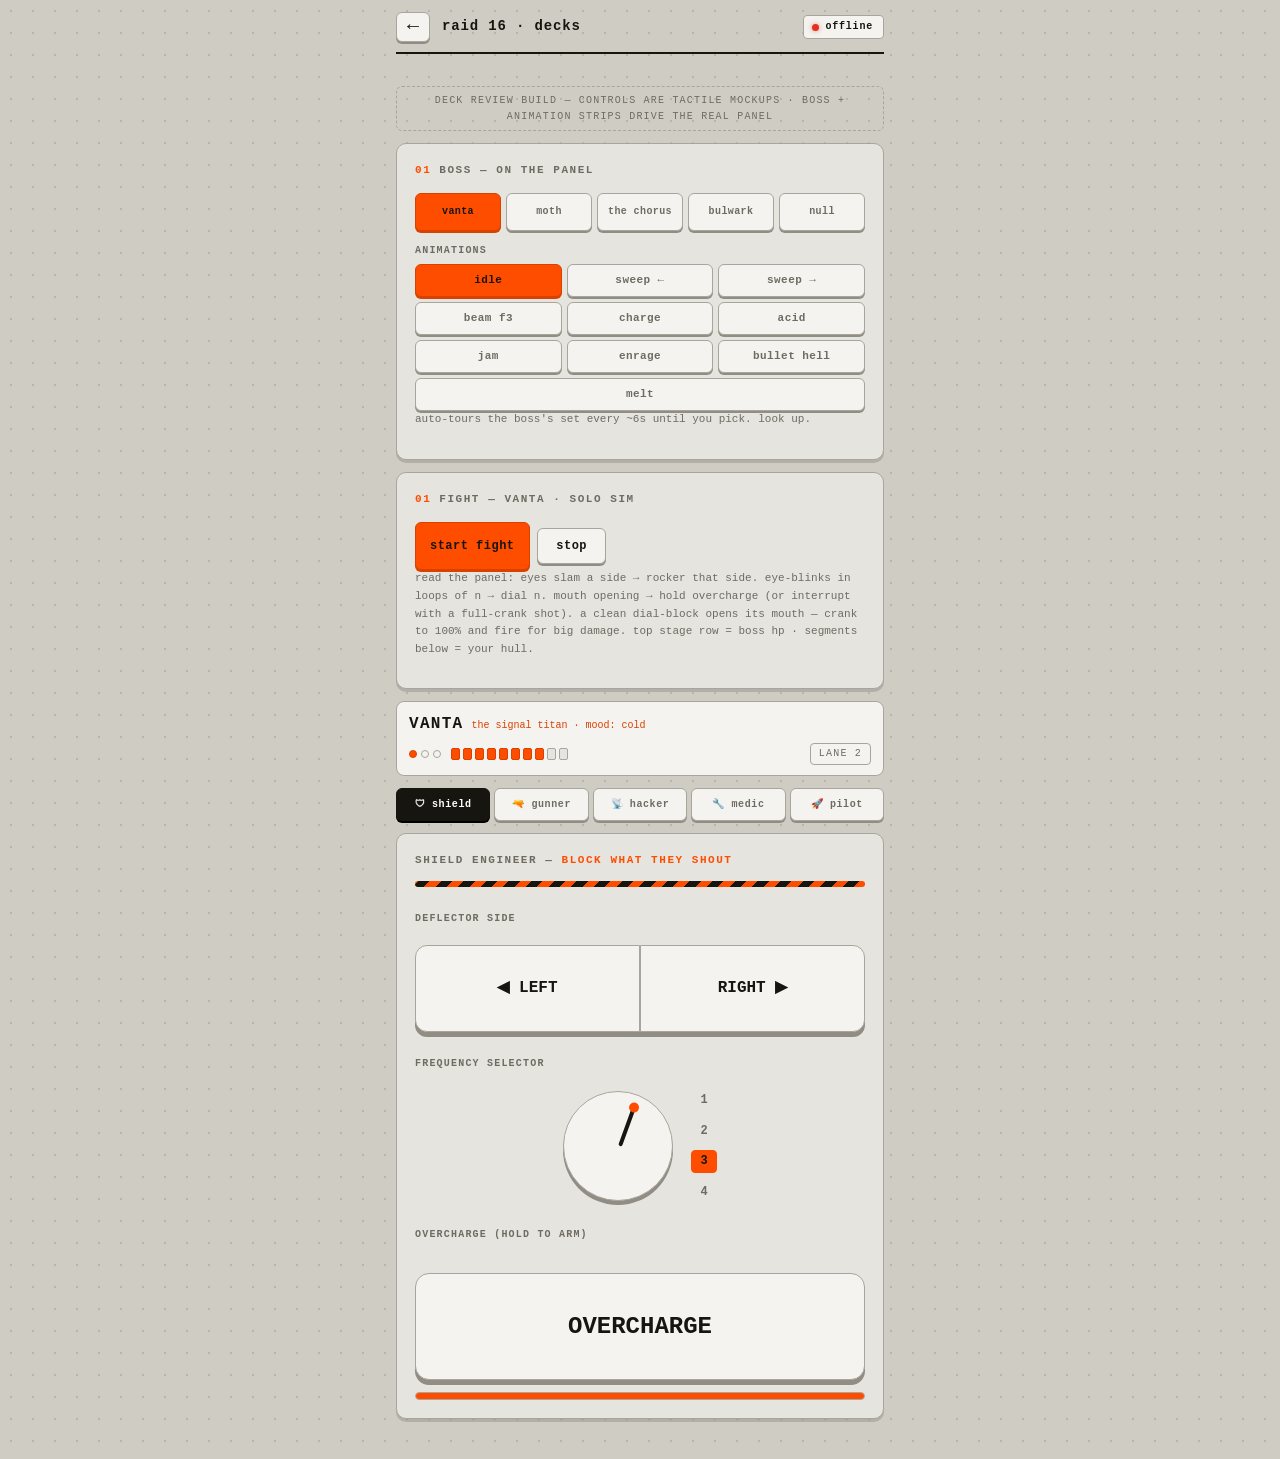
==== esp32/data/raid.html @ 628c99ea "Initial commit: frekvens-mod project ATtiny1614/ATtiny85 panel firmware (Arduino + PlatformIO), ESP3" ====
<!DOCTYPE html>
<html lang="en">
<head>
<meta charset="UTF-8">
<meta name="viewport" content="width=device-width, initial-scale=1, maximum-scale=1, user-scalable=no">
<title>Raid 16 — Decks</title>
<link rel="stylesheet" href="style.css">
<style>
/* ==== Raid deck styles, layered on the TE theme (style.css) ==== */
.raid { max-width: 520px; margin: 0 auto; padding: 12px 16px 40px;
        display: flex; flex-direction: column; gap: 12px; }
.raid-banner { font-size: 10px; letter-spacing: 0.12em; text-transform: uppercase;
  color: var(--text-dim); border: 1px dashed var(--border); border-radius: 6px;
  padding: 6px 10px; text-align: center; }

/* boss + anim strips */
.boss-strip { display: flex; gap: 5px; }
.boss-strip .segmented-btn { padding: 10px 2px; font-size: 10px; }
.anim-grid { display: flex; flex-wrap: wrap; gap: 5px; }
.anim-grid .segmented-btn { flex: 1 1 30%; }

/* cockpit header — shared frame above whichever deck is open */
.cockpit { display: flex; flex-direction: column; gap: 6px;
  background: var(--surface2); border: 1px solid var(--border);
  border-radius: 8px; padding: 10px 12px; }
.nameplate { display: flex; align-items: baseline; gap: 8px; }
.np-name { font-size: 16px; font-weight: 700; letter-spacing: 0.08em; }
.np-epithet { font-size: 10px; color: var(--accent2); text-transform: lowercase; }
.cockpit-row { display: flex; align-items: center; gap: 10px; flex-wrap: wrap; }
.phase-pips { display: flex; gap: 4px; }
.pip { width: 8px; height: 8px; border-radius: 50%; border: 1px solid var(--border); }
.pip.on { background: var(--accent); border-color: var(--accent2); }
.hull-leds { display: flex; gap: 3px; }
.hled { width: 9px; height: 12px; border-radius: 2px; background: var(--accent);
  border: 1px solid var(--accent2); }
.hled.off { background: var(--surface); border-color: var(--border); }
.lane-tag { margin-left: auto; font-size: 10px; letter-spacing: 0.12em;
  text-transform: uppercase; color: var(--text-dim);
  border: 1px solid var(--border); border-radius: 4px; padding: 2px 8px; }

/* deck tabs + panes */
.deck-tabs { display: flex; gap: 4px; flex-wrap: wrap; }
.deck-tabs .tab { flex: 1; text-align: center; padding: 8px 2px; font-size: 10px; }
.deck { display: none; flex-direction: column; gap: 12px; }
.deck.active { display: flex; }
.deck-head { font-size: 11px; font-weight: 700; letter-spacing: 0.14em;
  text-transform: uppercase; color: var(--text-dim); }
.deck-head b { color: var(--accent); }

/* --- shield: the breaker panel --- */
.hazard { height: 6px; border-radius: 3px;
  background: repeating-linear-gradient(-45deg, var(--accent) 0 8px, var(--ink) 8px 16px); }
.seesaw { display: flex; gap: 0; border-radius: 12px; overflow: visible;
  transition: transform 0.08s; }
.seesaw.tilt-l { transform: rotate(-3deg); }
.seesaw.tilt-r { transform: rotate(3deg); }
.seesaw .bigbtn { flex: 1; padding: 30px 10px; font-size: 16px; }
.seesaw .bigbtn:first-child { border-radius: 12px 0 0 12px; }
.seesaw .bigbtn:last-child  { border-radius: 0 12px 12px 0; }
.knob-wrap { display: flex; align-items: center; gap: 18px; justify-content: center; }
#freq-knob { width: 110px; height: 110px; border-radius: 50%; position: relative;
  background: var(--surface2); border: 1px solid var(--border);
  box-shadow: 0 4px 0 var(--edge); touch-action: none; }
#freq-knob .stem { position: absolute; left: 50%; top: 50%; width: 4px; height: 44px;
  background: var(--ink); border-radius: 2px; transform-origin: 50% 0;
  transform: rotate(0deg); }
#freq-knob .stem::after { content: ""; position: absolute; bottom: -2px; left: -3px;
  width: 10px; height: 10px; border-radius: 50%; background: var(--accent); }
.knob-detents { display: flex; flex-direction: column; gap: 8px; }
.knob-detents span { font-size: 12px; font-weight: 700; color: var(--text-dim);
  border: 1px solid transparent; border-radius: 4px; padding: 1px 8px; }
.knob-detents span.on { color: var(--ink); border-color: var(--accent);
  background: var(--accent); }
.pullbar { position: relative; overflow: hidden; }
.pullbar .fill { position: absolute; inset: 0; width: 0%;
  background: var(--accent); opacity: 0.5; transition: width 0.1s linear; }
.cap-gauge { height: 8px; border-radius: 4px; background: var(--surface2);
  border: 1px solid var(--border); overflow: hidden; }
.cap-gauge > div { height: 100%; width: 100%; background: var(--accent); }

/* --- gunner: the artillery station --- */
.crank-wrap { display: flex; align-items: center; gap: 16px; justify-content: center; }
#crank { width: 130px; height: 130px; border-radius: 50%;
  border: 1px solid var(--border); box-shadow: 0 4px 0 var(--edge);
  background: conic-gradient(var(--accent) 0deg, var(--surface2) 0deg);
  display: flex; align-items: center; justify-content: center;
  touch-action: none; user-select: none; font-size: 11px; color: var(--text-dim);
  text-transform: uppercase; letter-spacing: 0.1em; text-align: center;
  position: relative; }
#crank::before { content: ""; position: absolute; inset: 6px; border-radius: 50%;
  background:
    repeating-conic-gradient(transparent 0 28deg, var(--border) 28deg 30deg);
  -webkit-mask: radial-gradient(transparent 58%, #000 60%);
          mask: radial-gradient(transparent 58%, #000 60%); }
.breach-tray { display: flex; align-items: center; justify-content: center; gap: 16px;
  background: var(--surface2); border: 1px solid var(--border); border-radius: 8px;
  padding: 10px; }
.shell { border-radius: 4px 10px 10px 4px; border: 1px solid var(--border);
  background: var(--surface); }
.shell.ping  { width: 26px; height: 16px; }
.shell.heavy { width: 44px; height: 16px; }
.shell.loaded { background: var(--accent); border-color: var(--accent2); }
.shell-lbl { font-size: 9px; letter-spacing: 0.1em; text-transform: uppercase;
  color: var(--text-dim); text-align: center; }
.aim-strip { display: flex; justify-content: center; gap: 6px; margin-top: 4px; }
.lamp { width: 10px; height: 10px; border-radius: 50%; border: 1px solid var(--border); }
.lamp.on { background: var(--accent); border-color: var(--accent2); }
.fire-rig { position: relative; }
#fire-cover { position: absolute; inset: 0; z-index: 2; border-radius: 14px;
  background: repeating-linear-gradient(-45deg, var(--surface2) 0 10px, var(--surface) 10px 20px);
  border: 1px solid var(--border); display: flex; align-items: center;
  justify-content: center; font-size: 10px; letter-spacing: 0.14em;
  text-transform: uppercase; color: var(--text-dim);
  transition: transform 0.18s, opacity 0.18s; transform-origin: left center; }
#fire-cover.open { transform: rotateY(70deg) translateX(-8px); opacity: 0; pointer-events: none; }
.deck.kick { animation: kick 0.18s; }
@keyframes kick { 30% { transform: translateY(4px); } }

/* --- hacker: the terminal --- */
.crt { background: var(--screen); border-radius: 8px; border: 5px solid var(--screen);
  box-shadow: inset 0 0 0 1px #000; padding: 10px 12px; overflow: hidden;
  position: relative; }
.crt::after { content: ""; position: absolute; inset: 0; pointer-events: none;
  background: repeating-linear-gradient(0deg, transparent 0 3px, rgba(0,0,0,0.25) 3px 4px); }
.crt .line { font-size: 18px; letter-spacing: 0.5em; white-space: nowrap;
  color: #f5a623; opacity: 0.4; }
.crt .line.live { opacity: 1; text-shadow: 0 0 6px #f5a62388; }
.crt .line.flicker { animation: flick 0.5s infinite; }
@keyframes flick { 50% { opacity: 0.25; } }
#waveform { display: block; width: 100%; height: 34px; background: var(--screen);
  border-radius: 6px; border: 4px solid var(--screen); }
.scan-rig { position: relative; }
#scan-arc { position: absolute; right: 14px; top: 50%; transform: translateY(-50%);
  width: 26px; height: 26px; border-radius: 50%;
  background: conic-gradient(var(--accent) 0deg, transparent 0deg); opacity: 0.9; }
.codebook { display: flex; gap: 8px; justify-content: center; flex-wrap: wrap;
  background: var(--surface2); border: 1px solid var(--border); border-radius: 8px;
  padding: 8px; }
.codebook span { font-size: 13px; color: var(--text); }
.codebook b { color: var(--accent2); }

/* --- medic: the workbench --- */
.forge { display: grid; grid-template-columns: repeat(2, 62px); gap: 12px;
  justify-content: center; }
.node { width: 62px; height: 62px; border-radius: 50%;
  background: var(--surface2); border: 1px solid var(--border);
  box-shadow: 0 3px 0 var(--edge); display: flex; align-items: center;
  justify-content: center; font-weight: 700; color: var(--text-dim); }
.node.lit { background: var(--accent); color: var(--ink); border-color: var(--accent2); }
.tube-rig { position: relative; height: 46px; display: flex; align-items: center;
  justify-content: center; }
#capsule { position: absolute; width: 30px; height: 16px; border-radius: 8px;
  background: var(--accent); border: 1px solid var(--accent2); opacity: 0;
  transition: transform 0.5s cubic-bezier(0.5,0,1,1), opacity 0.1s 0.45s; }
#capsule.whoosh { transform: translateY(-70px); opacity: 1; }
.triage { display: flex; gap: 8px; justify-content: center; }
.tri-icon { width: 54px; border: 1px solid var(--border); border-radius: 6px;
  background: var(--surface2); padding: 5px 0; text-align: center;
  font-size: 9px; letter-spacing: 0.08em; text-transform: uppercase;
  color: var(--text-dim); }
.tri-icon .dot { width: 8px; height: 8px; border-radius: 50%; margin: 0 auto 3px;
  background: #27b537; }
.tri-icon.alert .dot { background: var(--accent); animation: flick 0.6s infinite; }
.wipe-pad { position: relative; height: 100px; border-radius: 8px;
  background: var(--screen); border: 4px solid var(--screen); touch-action: none; }
.slime { position: absolute; width: 34px; height: 26px; border-radius: 45%;
  background: #7ea832; opacity: 0.9; transition: opacity 0.2s; }
.repair-rig { position: relative; }
#rep-collar { position: absolute; right: 14px; top: 50%; transform: translateY(-50%);
  width: 26px; height: 26px; border-radius: 50%;
  background: conic-gradient(var(--accent) 0deg, var(--surface) 0deg); }

/* --- pilot: the cockpit --- */
.quadrants { display: grid; grid-template-columns: 1fr 1fr; gap: 10px; position: relative; }
.quad { border: 1px solid var(--border); border-radius: 8px; background: var(--surface2);
  padding: 10px; display: flex; flex-direction: column; gap: 8px; min-height: 108px; }
.quad h4 { font-size: 9px; letter-spacing: 0.12em; text-transform: uppercase;
  color: var(--text-dim); }
.quad.alert { border-color: var(--accent); box-shadow: 0 0 0 1px var(--accent); }
.mini-row { display: flex; gap: 4px; }
.mini-row .segmented-btn { padding: 8px 2px; font-size: 11px; }
#alert-diamond { position: absolute; left: 50%; top: 50%; width: 22px; height: 22px;
  transform: translate(-50%,-50%) rotate(45deg); background: var(--accent);
  border: 2px solid var(--accent2); z-index: 2; transition: transform 0.3s; }
.mini-glyph { font-size: 14px; letter-spacing: 0.4em; color: #f5a623;
  background: var(--screen); border-radius: 4px; padding: 4px 8px; }
</style>
</head>
<body class="play-body">
<div class="raid">
  <header class="play-header">
    <a href="index.html" class="play-back">&#8592;</a>
    <span class="play-logo">raid 16 &middot; decks</span>
    <span id="raid-conn" class="chip offline">&hellip;</span>
  </header>

  <p class="raid-banner">deck review build &mdash; controls are tactile mockups &middot;
     boss + animation strips drive the real panel</p>

  <!-- boss + animation selection (REAL: drives the display) -->
  <section class="panel">
    <h2>boss &mdash; on the panel</h2>
    <div class="boss-strip" id="boss-strip"></div>
    <h3>animations</h3>
    <div class="anim-grid" id="anim-grid"></div>
    <p class="hint">auto-tours the boss's set every ~6s until you pick. look up.</p>
  </section>

  <!-- M1 slice: a real, winnable VANTA fight (solo-sim rules) -->
  <section class="panel">
    <h2>fight &mdash; vanta &middot; solo sim</h2>
    <div class="rocker">
      <button class="btn-primary" id="fight-start" style="flex:1;padding:14px">START FIGHT</button>
      <button class="btn-secondary" id="fight-stop" style="flex:0 0 90px">stop</button>
    </div>
    <p class="hint" id="fight-hint">read the panel: eyes slam a side &rarr; rocker that side.
      eye-blinks in loops of N &rarr; dial N. mouth opening &rarr; hold OVERCHARGE (or interrupt
      with a full-crank shot). a clean dial-block opens its mouth &mdash; crank to 100% and FIRE
      for big damage. top stage row = boss hp &middot; segments below = your hull.</p>
  </section>

  <!-- cockpit header (shared deck frame) -->
  <div class="cockpit">
    <div class="nameplate">
      <span class="np-name" id="np-name">VANTA</span>
      <span class="np-epithet" id="np-epithet">the signal titan &middot; mood: cold</span>
    </div>
    <div class="cockpit-row">
      <div class="phase-pips"><span class="pip on"></span><span class="pip"></span><span class="pip"></span></div>
      <div class="hull-leds" id="hull-leds"></div>
      <span class="lane-tag">lane 2</span>
    </div>
  </div>

  <!-- deck tabs -->
  <div class="deck-tabs" id="deck-tabs">
    <button class="tab active" data-d="shl">&#128737; shield</button>
    <button class="tab" data-d="gun">&#128299; gunner</button>
    <button class="tab" data-d="hck">&#128225; hacker</button>
    <button class="tab" data-d="med">&#128295; medic</button>
    <button class="tab" data-d="pil">&#128640; pilot</button>
  </div>

  <!-- SHIELD — the breaker panel -->
  <section class="panel deck active" id="deck-shl">
    <div class="deck-head">shield engineer &mdash; <b>block what they shout</b></div>
    <div class="hazard"></div>
    <h3>deflector side</h3>
    <div class="seesaw" id="seesaw">
      <button class="bigbtn" id="shl-l">&#9664; LEFT</button>
      <button class="bigbtn" id="shl-r">RIGHT &#9654;</button>
    </div>
    <h3>frequency selector</h3>
    <div class="knob-wrap">
      <div id="freq-knob"><div class="stem" id="knob-stem"></div></div>
      <div class="knob-detents" id="knob-detents">
        <span data-f="1">1</span><span data-f="2">2</span>
        <span data-f="3">3</span><span data-f="4">4</span>
      </div>
    </div>
    <h3>overcharge (hold to arm)</h3>
    <button class="bigbtn wide pullbar" id="shl-over"><span class="fill" id="over-fill"></span>OVERCHARGE</button>
    <div class="cap-gauge"><div id="cap-fill"></div></div>
  </section>

  <!-- GUNNER — the artillery station -->
  <section class="panel deck" id="deck-gun">
    <div class="deck-head">weapons loader &mdash; <b>no shell, no shot</b></div>
    <h3>flywheel</h3>
    <div class="crank-wrap"><div id="crank"><span>crank<br>0%</span></div></div>
    <h3>breach</h3>
    <div class="breach-tray">
      <div><div class="shell ping" id="shell-ping"></div><div class="shell-lbl">ping</div></div>
      <div><div class="shell heavy" id="shell-heavy"></div><div class="shell-lbl">heavy</div></div>
      <button class="btn-secondary" id="mock-load">mock: load</button>
    </div>
    <h3>aim</h3>
    <div class="seesaw" id="aim-seesaw">
      <button class="bigbtn" id="gun-l">&#9664;</button>
      <button class="bigbtn" id="gun-r">&#9654;</button>
    </div>
    <div class="aim-strip"><span class="lamp" id="lampL"></span><span class="lamp on" id="lampM"></span><span class="lamp" id="lampR"></span></div>
    <h3>fire control</h3>
    <div class="fire-rig">
      <div id="fire-cover">swipe to arm</div>
      <button class="bigbtn wide" id="fire">FIRE</button>
    </div>
  </section>

  <!-- HACKER — the terminal -->
  <section class="panel deck" id="deck-hck">
    <div class="deck-head">signal hacker &mdash; <b>the blinks pick the live line</b></div>
    <h3>telemetry</h3>
    <div class="crt">
      <div class="line" id="gl0"></div>
      <div class="line live" id="gl1"></div>
      <div class="line" id="gl2"></div>
    </div>
    <h3>boss cadence</h3>
    <canvas id="waveform" width="300" height="26"></canvas>
    <div class="scan-rig">
      <button class="bigbtn wide" id="scan">SCAN WEAK SIDE</button>
      <div id="scan-arc"></div>
    </div>
    <h3>codebook (reshuffles every fight)</h3>
    <div class="codebook" id="codebook"></div>
  </section>

  <!-- MEDIC — the workbench -->
  <section class="panel deck" id="deck-med">
    <div class="deck-head">systems medic &mdash; <b>everyone screams at you</b></div>
    <h3>triage board</h3>
    <div class="triage">
      <div class="tri-icon" id="tri-shl"><div class="dot"></div>shl</div>
      <div class="tri-icon" id="tri-gun"><div class="dot"></div>gun</div>
      <div class="tri-icon" id="tri-hck"><div class="dot"></div>hck</div>
      <div class="tri-icon" id="tri-med"><div class="dot"></div>med</div>
    </div>
    <h3>shell forge (trace 1&rarr;4 &middot; 1&rarr;2 = ping)</h3>
    <div class="forge">
      <button class="node" data-n="1">1</button><button class="node" data-n="2">2</button>
      <button class="node" data-n="3">3</button><button class="node" data-n="4">4</button>
    </div>
    <div class="tube-rig"><div id="capsule"></div>
      <button class="btn-primary" id="send-shell" disabled>send to gunner</button></div>
    <h3>wipe kit</h3>
    <div class="wipe-pad" id="wipe-pad"></div>
    <h3>hull repair (hold)</h3>
    <div class="repair-rig">
      <button class="bigbtn wide" id="repair">REPAIR</button>
      <div id="rep-collar"></div>
    </div>
  </section>

  <!-- PILOT — the solo cockpit -->
  <section class="panel deck" id="deck-pil">
    <div class="deck-head">pilot (solo sim) &mdash; <b>fly the whole gunship</b></div>
    <div class="quadrants">
      <div id="alert-diamond"></div>
      <div class="quad" id="q-shl"><h4>&#128737; shield</h4>
        <div class="mini-row"><button class="segmented-btn">&#9664;</button><button class="segmented-btn">&#9654;</button></div>
        <div class="mini-row"><button class="segmented-btn">1</button><button class="segmented-btn">2</button><button class="segmented-btn active">3</button><button class="segmented-btn">4</button></div>
      </div>
      <div class="quad" id="q-gun"><h4>&#128299; guns</h4>
        <div class="mini-row"><button class="segmented-btn">crank</button><button class="segmented-btn">FIRE</button></div>
        <div class="aim-strip"><span class="lamp"></span><span class="lamp on"></span><span class="lamp"></span></div>
      </div>
      <div class="quad" id="q-hck"><h4>&#128225; signal</h4>
        <div class="mini-glyph" id="mini-glyph">&#9671;&#9670;&#9651;</div>
        <div class="mini-row"><button class="segmented-btn">scan</button></div>
      </div>
      <div class="quad" id="q-med"><h4>&#128295; systems</h4>
        <div class="mini-row"><button class="segmented-btn">forge</button><button class="segmented-btn">wipe</button></div>
      </div>
    </div>
    <p class="hint">solo removes the decode layer: the boss blinks its frequency
      openly &mdash; read up, act down. the diamond points at what needs you.</p>
  </section>
</div>
<script src="raid.js"></script>
</body>
</html>
---- esp32/data/style.css ----
/* ===========================================================================
   FREKVENS — teenage-engineering-flavored theme.
   The UI is styled as a physical instrument: a warm light-gray "plastic case",
   monospace lowercase type, numbered module labels, chunky key-cap buttons
   with real press travel, one signal color (TE orange) for anything engaged,
   and dark bezels around every LED screen (the canvases paint their own black
   backgrounds + amber pixels, so they read as device displays set into the
   case). Selectors and state classes (.active/.pressed/.selected/.online...)
   are unchanged — app.js/play.js toggle them; only the look changed.
   =========================================================================== */

*, *::before, *::after { box-sizing: border-box; margin: 0; padding: 0; }

/* Strip native OS button chrome (Safari especially draws its own bevel/gradient
   under any explicit background-color unless appearance is reset). */
button {
  appearance: none;
  -webkit-appearance: none;
  font: inherit;
  color: inherit;
  background: none;
  border: none;
  /* A press-and-hold on a button must never start text selection or pop the
     iOS copy/paste callout + magnifier (which otherwise eats game-controller
     presses, especially the held Pong/Tetris buttons). user-select alone is
     not enough on iOS — it specifically needs the two -webkit- properties. */
  -webkit-user-select: none;
  -moz-user-select: none;
  user-select: none;
  -webkit-touch-callout: none;
  -webkit-tap-highlight-color: transparent;
}

:root {
  --bg:        #cfccc4;   /* case plastic, warm gray */
  --surface:   #e6e4de;   /* module face */
  --surface2:  #f4f3ef;   /* key caps + inputs */
  --border:    #a9a59c;
  --edge:      #918d84;   /* hard key-cap bottom edge */
  --accent:    #ff4d00;   /* TE orange — the one "engaged" color */
  --accent2:   #d84100;
  --ink:       #17150f;   /* silkscreen black */
  --text:      #17150f;
  --text-dim:  #6f6b62;
  --led-off:   #111;
  --screen:    #0d0d0d;   /* display bezel */
  --blue:      #3d6bff;   /* decorative dot only */
  --radius:    10px;
  --gap:       16px;
  --mono: ui-monospace, 'SF Mono', SFMono-Regular, Menlo, Consolas, 'Liberation Mono', monospace;
}

body {
  background:
    radial-gradient(circle, #b9b5ac 1px, transparent 1.2px) 0 0 / 22px 22px,
    var(--bg);
  color: var(--text);
  font-family: var(--mono);
  font-size: 13px;
  line-height: 1.55;
  min-height: 100vh;
}

h1 {
  font-size: 20px;
  font-weight: 700;
  letter-spacing: 0.04em;
  text-transform: lowercase;
}
h2 {
  font-size: 11px;
  font-weight: 700;
  letter-spacing: 0.14em;
  text-transform: uppercase;
  color: var(--text-dim);
  margin-bottom: 14px;
}
h3 {
  font-size: 10px;
  font-weight: 700;
  letter-spacing: 0.12em;
  text-transform: uppercase;
  color: var(--text-dim);
  margin: 12px 0 6px;
}

/* Numbered module labels — every top-level module gets an index, TE-style. */
.app { counter-reset: module; }
.panel > h2::before {
  counter-increment: module;
  content: counter(module, decimal-leading-zero);
  color: var(--accent);
  margin-right: 8px;
}

.app { max-width: 1000px; margin: 0 auto; padding: 20px var(--gap); }

/* Header */
header {
  display: flex;
  align-items: center;
  justify-content: space-between;
  padding-bottom: 14px;
  border-bottom: 2px solid var(--ink);
  margin-bottom: 20px;
}

/* Four-dot cluster after the wordmark (orange / ink / gray / blue). */
header h1::after {
  content: "";
  display: inline-block;
  width: 8px; height: 8px;
  border-radius: 50%;
  margin-left: 14px;
  background: var(--accent);
  box-shadow: 14px 0 0 var(--ink), 28px 0 0 var(--border), 42px 0 0 var(--blue);
  margin-right: 42px;   /* reserve room for the shadow dots */
}

.status-bar { display: flex; gap: 8px; align-items: center; }

/* Chips = little status LEDs with silkscreen labels. */
.chip {
  font-size: 10px;
  padding: 3px 10px 3px 8px;
  border-radius: 4px;
  font-weight: 700;
  letter-spacing: 0.08em;
  text-transform: lowercase;
  border: 1px solid var(--border);
  background: var(--surface2);
  color: var(--text-dim);
  display: inline-flex;
  align-items: center;
  gap: 6px;
}
.chip.online::before, .chip.offline::before {
  content: "";
  width: 7px; height: 7px;
  border-radius: 50%;
  flex-shrink: 0;
}
.chip.online  { color: var(--ink); }
.chip.online::before  { background: #27b537; box-shadow: 0 0 5px #27b53788; }
.chip.offline { color: var(--ink); }
.chip.offline::before { background: #e33021; box-shadow: 0 0 5px #e3302188; }

/* Layout grid */
.main-grid {
  display: grid;
  grid-template-columns: 220px 1fr;
  grid-template-rows: auto auto;
  gap: var(--gap);
}

.preview-panel   { grid-column: 1; grid-row: 1 / 3; }
.controls-panel  { grid-column: 2; grid-row: 1; }
.settings-panel  { grid-column: 2; grid-row: 2; }

@media (max-width: 680px) {
  .main-grid { grid-template-columns: 1fr; }
  .preview-panel, .controls-panel, .settings-panel { grid-column: 1; grid-row: auto; }
}

/* Modules ("panels"): plastic slabs with a hard lower edge. */
.panel {
  background: var(--surface);
  border: 1px solid var(--border);
  border-radius: var(--radius);
  padding: 18px;
  box-shadow: 0 3px 0 rgba(0,0,0,0.14);
}

/* LED canvas — dark display bezel set into the case */
.canvas-wrap {
  display: flex;
  justify-content: center;
  margin-bottom: 14px;
}

#preview {
  image-rendering: pixelated;
  border-radius: 6px;
  background: var(--led-off);
  border: 5px solid var(--screen);
  box-shadow: inset 0 0 0 1px #000, 0 1px 0 rgba(255,255,255,0.5);
  width: 176px;
  height: 176px;
}

.brightness-row {
  display: flex;
  align-items: center;
  gap: 8px;
  margin-bottom: 10px;
}
.brightness-row label {
  font-size: 10px;
  letter-spacing: 0.1em;
  text-transform: uppercase;
  color: var(--text-dim);
  flex-shrink: 0;
}
.brightness-row input[type=range] { flex: 1; min-width: 0; accent-color: var(--accent); }
.brightness-row span { font-size: 12px; width: 30px; flex-shrink: 0; text-align: right; }

/* Range inputs as faders: thin track, square cap. */
input[type=range] {
  -webkit-appearance: none;
  appearance: none;
  height: 22px;
  background: transparent;
}
input[type=range]::-webkit-slider-runnable-track {
  height: 4px;
  background: var(--border);
  border-radius: 2px;
}
input[type=range]::-webkit-slider-thumb {
  -webkit-appearance: none;
  width: 14px; height: 18px;
  margin-top: -7px;
  border-radius: 3px;
  background: var(--surface2);
  border: 1px solid var(--edge);
  box-shadow: 0 2px 0 var(--edge);
  cursor: pointer;
}
input[type=range]::-moz-range-track {
  height: 4px;
  background: var(--border);
  border-radius: 2px;
}
input[type=range]::-moz-range-thumb {
  width: 12px; height: 16px;
  border-radius: 3px;
  background: var(--surface2);
  border: 1px solid var(--edge);
  box-shadow: 0 2px 0 var(--edge);
  cursor: pointer;
}

.power-row {
  display: flex;
  align-items: center;
  gap: 8px;
  font-size: 12px;
  letter-spacing: 0.08em;
  text-transform: lowercase;
  cursor: pointer;
}
.power-row input { accent-color: var(--accent); width: 16px; height: 16px; }

/* Tabs — a row of mode keys. Active key is "latched": ink face, white legend. */
.tabs {
  display: flex;
  flex-wrap: wrap;
  gap: 5px;
  margin-bottom: 16px;
  padding-bottom: 12px;
  border-bottom: 1px solid var(--border);
}

.tab {
  color: var(--text-dim);
  font-size: 11px;
  font-weight: 700;
  letter-spacing: 0.06em;
  text-transform: lowercase;
  padding: 6px 12px;
  cursor: pointer;
  background: var(--surface2);
  border: 1px solid var(--border);
  border-radius: 6px;
  box-shadow: 0 2px 0 var(--edge);
  transition: color 0.1s, background 0.1s, transform 0.05s, box-shadow 0.05s;
}
.tab:hover  { color: var(--ink); }
.tab:active { transform: translateY(2px); box-shadow: 0 0 0 var(--edge); }
.tab.active {
  color: #fff;
  background: var(--ink);
  border-color: var(--ink);
  box-shadow: 0 2px 0 #000;
}

/* Mode panes */
.mode-pane { display: none; }
.mode-pane.active { display: block; }

.mode-pane label {
  display: flex;
  flex-direction: column;
  gap: 5px;
  margin-bottom: 12px;
  font-size: 10px;
  letter-spacing: 0.1em;
  text-transform: uppercase;
  color: var(--text-dim);
}
.mode-pane label input[type=text],
.mode-pane label input[type=number] {
  font-family: var(--mono);
  color: var(--text);
  background: var(--surface2);
  border: 1px solid var(--border);
  border-radius: 5px;
  padding: 7px 10px;
  font-size: 13px;
  letter-spacing: normal;
  text-transform: none;
  outline: none;
  box-shadow: inset 0 1px 2px rgba(0,0,0,0.08);
  transition: border-color 0.15s;
}
.mode-pane label input:focus { border-color: var(--accent); }

.hint {
  font-size: 11px;
  color: var(--text-dim);
  margin-bottom: 12px;
  line-height: 1.6;
  text-transform: lowercase;
}

/* Key caps: the shared physical-button recipe. */
.segmented {
  display: flex;
  gap: 5px;
  margin-bottom: 14px;
}
.segmented-btn {
  flex: 1;
  padding: 7px 10px;
  font-size: 11px;
  font-weight: 700;
  letter-spacing: 0.04em;
  text-transform: lowercase;
  background: var(--surface2);
  border: 1px solid var(--border);
  border-radius: 6px;
  box-shadow: 0 2px 0 var(--edge);
  color: var(--text-dim);
  cursor: pointer;
  transition: color 0.1s, background 0.1s, transform 0.05s, box-shadow 0.05s;
}
.segmented-btn:hover  { color: var(--ink); }
.segmented-btn:active { transform: translateY(2px); box-shadow: 0 0 0 var(--edge); }
.segmented-btn.active {
  background: var(--accent);
  color: var(--ink);
  border-color: var(--accent2);
  box-shadow: 0 2px 0 var(--accent2);
}

.scroll-mode-grid {
  display: flex;
  flex-wrap: wrap;
  gap: 5px;
  margin-bottom: 14px;
}
.scroll-mode-grid .segmented-btn {
  flex: 1 1 45%;
}
/* Effects + weather: more buttons, three per row */
.effect-grid, .weather-grid { margin-bottom: 10px; }
.effect-grid .segmented-btn, .weather-grid .segmented-btn { flex: 1 1 30%; }

.file-label {
  display: inline-flex;
  align-items: center;
  gap: 8px;
  background: var(--surface2);
  border: 1px solid var(--border);
  border-radius: 6px;
  box-shadow: 0 2px 0 var(--edge);
  padding: 7px 14px;
  font-size: 12px;
  text-transform: lowercase;
  color: var(--text);
  cursor: pointer;
  margin-bottom: 12px;
  transition: color 0.1s, transform 0.05s, box-shadow 0.05s;
}
.file-label:hover  { color: var(--accent2); }
.file-label:active { transform: translateY(2px); box-shadow: 0 0 0 var(--edge); }
.file-label input[type=file] { display: none; }

#img-preview-wrap { margin-bottom: 12px; }
#img-preview {
  image-rendering: pixelated;
  border-radius: 6px;
  border: 4px solid var(--screen);
  width: 160px;
  height: 160px;
  display: block;
}

#draw-anim-preview-wrap { margin-bottom: 12px; }
#draw-anim-preview {
  image-rendering: pixelated;
  border-radius: 6px;
  border: 4px solid var(--screen);
  width: 160px;
  height: 160px;
  display: block;
}

.inline-check {
  flex-direction: row !important;
  align-items: center !important;
  /* full-sentence labels: keep lowercase + normal tracking (uppercase is for
     short field names only) */
  text-transform: lowercase;
  letter-spacing: normal;
  font-size: 12px;
}
.inline-check input { width: 15px; height: 15px; accent-color: var(--accent); }

/* Buttons — primary is the orange key. */
.btn-primary, .btn-secondary {
  border-radius: 6px;
  padding: 8px 18px;
  font-size: 12px;
  font-weight: 700;
  letter-spacing: 0.04em;
  text-transform: lowercase;
  cursor: pointer;
  transition: transform 0.05s, box-shadow 0.05s, background 0.1s, color 0.1s;
}
.btn-primary {
  background: var(--accent);
  color: var(--ink);
  border: 1px solid var(--accent2);
  box-shadow: 0 2px 0 var(--accent2);
}
.btn-primary:hover  { background: #ff5d14; }
.btn-primary:active { transform: translateY(2px); box-shadow: 0 0 0 var(--accent2); }
.btn-primary:disabled { opacity: 0.4; cursor: not-allowed; }
.btn-secondary {
  background: var(--surface2);
  color: var(--text);
  border: 1px solid var(--border);
  box-shadow: 0 2px 0 var(--edge);
}
.btn-secondary:hover  { color: var(--accent2); }
.btn-secondary:active { transform: translateY(2px); box-shadow: 0 0 0 var(--edge); }

/* File lists */
.file-list {
  list-style: none;
  display: flex;
  flex-direction: column;
  gap: 4px;
}
.file-list li {
  display: flex;
  align-items: center;
  justify-content: space-between;
  background: var(--surface2);
  border: 1px solid var(--border);
  border-radius: 5px;
  padding: 6px 10px;
  font-size: 12px;
}
.file-list li .play-btn {
  color: var(--accent2);
  cursor: pointer;
  font-size: 13px;
  font-weight: 700;
  padding: 2px 6px;
  border-radius: 3px;
}
.file-list li .play-btn:hover { background: var(--surface); }
.file-list li .del-btn {
  color: var(--text-dim);
  cursor: pointer;
  font-size: 11px;
  padding: 2px 6px;
}
.file-list li .del-btn:hover { color: #e33021; }
.file-size { color: var(--text-dim); margin-left: 8px; font-size: 11px; }

hr { border: none; border-top: 1px solid var(--border); margin: 14px 0; }

/* Settings */
.settings-form label {
  display: flex;
  flex-direction: column;
  gap: 5px;
  margin-bottom: 12px;
  font-size: 10px;
  letter-spacing: 0.1em;
  text-transform: uppercase;
  color: var(--text-dim);
}
.settings-form input[type=text],
.settings-form input[type=number],
.settings-form input[type=password] {
  font-family: var(--mono);
  color: var(--text);
  background: var(--surface2);
  border: 1px solid var(--border);
  border-radius: 5px;
  padding: 7px 10px;
  font-size: 13px;
  letter-spacing: normal;
  text-transform: none;
  outline: none;
  box-shadow: inset 0 1px 2px rgba(0,0,0,0.08);
  transition: border-color 0.15s;
}
.settings-form input:focus { border-color: var(--accent); }

fieldset {
  border: 1px solid var(--border);
  border-radius: 6px;
  padding: 12px;
  margin-bottom: 12px;
  background: rgba(255,255,255,0.25);
}
legend {
  color: var(--text-dim);
  font-size: 10px;
  font-weight: 700;
  padding: 0 6px;
  letter-spacing: 0.14em;
  text-transform: uppercase;
}

/* Draw mode */
.tool-row {
  display: flex;
  flex-wrap: wrap;
  gap: 5px;
  margin-bottom: 8px;
}
.tool-btn {
  padding: 6px 10px;
  font-size: 11px;
  font-weight: 700;
  letter-spacing: 0.04em;
  text-transform: lowercase;
  background: var(--surface2);
  border: 1px solid var(--border);
  border-radius: 6px;
  box-shadow: 0 2px 0 var(--edge);
  color: var(--text-dim);
  cursor: pointer;
  transition: color 0.1s, background 0.1s, transform 0.05s, box-shadow 0.05s;
}
.tool-btn:hover  { color: var(--ink); }
.tool-btn:active { transform: translateY(2px); box-shadow: 0 0 0 var(--edge); }
.tool-btn.active {
  background: var(--accent);
  color: var(--ink);
  border-color: var(--accent2);
  box-shadow: 0 2px 0 var(--accent2);
}

.swatch-line {
  display: flex;
  align-items: center;
  gap: 8px;
  margin-bottom: 10px;
}
.swatch-line input[type=number] {
  font-family: var(--mono);
  width: 64px;
  color: var(--text);
  background: var(--surface2);
  border: 1px solid var(--border);
  border-radius: 5px;
  padding: 5px 8px;
  font-size: 12px;
}
.swatch-row {
  display: flex;
  flex-wrap: wrap;
  gap: 4px;
  margin-bottom: 0;
}

#draw-readout { margin: 4px 0 10px; min-height: 16px; }

.draw-actions .nudge { flex: 0 0 34px; padding: 8px 0; }

.draw-stamp-row {
  display: flex;
  gap: 8px;
  margin: 12px 0;
}
.draw-stamp-row input[type=text] {
  font-family: var(--mono);
  flex: 1;
  color: var(--text);
  background: var(--surface2);
  border: 1px solid var(--border);
  border-radius: 5px;
  padding: 7px 10px;
  font-size: 13px;
}

#frame-strip {
  display: flex;
  flex-wrap: wrap;
  gap: 6px;
  margin-bottom: 10px;
  min-height: 40px;
}
.frame-thumb {
  position: relative;
  border: 2px solid var(--border);
  border-radius: 4px;
  cursor: pointer;
  background: var(--led-off);
  image-rendering: pixelated;
}
.frame-thumb.selected { border-color: var(--accent); }
.frame-thumb .fnum {
  position: absolute;
  top: 1px; left: 3px;
  font-size: 9px;
  color: #9a968d;
  pointer-events: none;
}
.frame-delay-label {
  flex-direction: row !important;
  align-items: center !important;
  gap: 6px !important;
  margin-bottom: 0 !important;
}
.frame-delay-label input { width: 70px; }

.swatch {
  appearance: none;
  -webkit-appearance: none;
  width: 22px;
  height: 22px;
  border-radius: 4px;
  border: 2px solid var(--border);
  flex-shrink: 0;
  cursor: pointer;
  padding: 0;
  box-shadow: 0 1px 0 var(--edge);
}
.swatch:hover     { border-color: var(--text-dim); }
.swatch.selected  { border-color: var(--accent); }

#draw-canvas {
  image-rendering: pixelated;
  border-radius: 6px;
  border: 4px solid var(--screen);
  width: 160px;
  height: 160px;
  display: block;
  cursor: crosshair;
  touch-action: none;
}

.draw-actions {
  display: flex;
  gap: 8px;
  margin: 12px 0;
}
.draw-actions .btn-secondary,
.draw-actions .btn-primary { flex: 1; }

.draw-frame-row {
  display: flex;
  flex-wrap: wrap;
  align-items: center;
  gap: 8px;
  margin-bottom: 12px;
}
.draw-frame-row span { font-size: 12px; color: var(--text-dim); flex-shrink: 0; }
.draw-frame-row .btn-secondary { flex: 1; min-width: 90px; }

.inline-check.settings-check {
  flex-direction: row;
  align-items: center;
  gap: 8px;
  color: var(--text);
  margin-bottom: 10px;
}

/* Settings: panel arrangement editor */
.layout-row {
  display: flex;
  align-items: center;
  gap: 8px;
  margin-bottom: 6px;
}
.layout-idx { color: var(--accent); font-weight: 700; width: 24px; flex-shrink: 0; }
.layout-row label {
  flex-direction: row !important;
  align-items: center !important;
  gap: 4px !important;
  margin-bottom: 0 !important;
}
.layout-row input[type=number] { width: 62px; }
.layout-row select {
  font-family: var(--mono);
  color: var(--text);
  background: var(--surface2);
  border: 1px solid var(--border);
  border-radius: 5px;
  padding: 6px 8px;
  font-size: 12px;
}
.layout-preview-wrap { margin: 10px 0; }
#layout-preview { border: 4px solid var(--screen); border-radius: 6px; display: block; }
#identify-btn { margin-bottom: 14px; }

/* Zones tab: one row per physical panel */
.zone-row {
  display: flex;
  flex-wrap: wrap;
  align-items: center;
  gap: 8px;
  padding: 10px;
  margin-bottom: 8px;
  background: var(--surface2);
  border: 1px solid var(--border);
  border-radius: 6px;
  box-shadow: 0 2px 0 rgba(0,0,0,0.08);
}
.zone-idx { color: var(--accent); font-weight: 700; width: 24px; flex-shrink: 0; }
.zone-row select,
.zone-row input[type=text] {
  font-family: var(--mono);
  color: var(--text);
  background: #fff;
  border: 1px solid var(--border);
  border-radius: 5px;
  padding: 6px 8px;
  font-size: 12px;
}
.zone-row select.zone-mode-select { min-width: 100px; }
.zone-row .zone-sub { flex: 1; min-width: 110px; }

/* Settings: device info + storage usage */
.storage-bar {
  height: 10px;
  background: var(--surface2);
  border: 1px solid var(--border);
  border-radius: 5px;
  overflow: hidden;
  margin-bottom: 8px;
  box-shadow: inset 0 1px 2px rgba(0,0,0,0.1);
}
#storage-fill {
  height: 100%;
  width: 0%;
  background: repeating-linear-gradient(
    -45deg, var(--accent) 0 6px, #ff6a2b 6px 12px);
  transition: width 0.3s;
}

/* ============================================================= */
/* Landing page                                                  */
/* ============================================================= */
.landing {
  max-width: 460px;
  margin: 0 auto;
  padding: 48px 20px;
  display: flex;
  flex-direction: column;
  gap: 16px;
  min-height: 100vh;
  justify-content: center;
  counter-reset: card;
}
.landing-logo {
  font-size: 34px;
  font-weight: 700;
  letter-spacing: 0.1em;
  text-align: center;
  text-transform: lowercase;
}
/* dot cluster under the wordmark */
.landing-logo::after {
  content: "";
  display: block;
  width: 9px; height: 9px;
  border-radius: 50%;
  margin: 14px auto 0;
  transform: translateX(-24px);
  background: var(--accent);
  box-shadow: 16px 0 0 var(--ink), 32px 0 0 var(--border), 48px 0 0 var(--blue);
}
.landing-sub {
  text-align: center;
  color: var(--text-dim);
  margin-bottom: 20px;
  text-transform: lowercase;
}
.landing-card {
  position: relative;
  display: flex;
  flex-direction: column;
  gap: 4px;
  padding: 24px 22px 24px 64px;
  background: var(--surface);
  border: 1px solid var(--border);
  border-radius: var(--radius);
  box-shadow: 0 3px 0 rgba(0,0,0,0.16);
  text-decoration: none;
  transition: transform 0.05s, box-shadow 0.05s, background 0.1s;
}
.landing-card::before {
  counter-increment: card;
  content: counter(card, decimal-leading-zero);
  position: absolute;
  left: 20px;
  top: 50%;
  transform: translateY(-50%);
  font-size: 13px;
  font-weight: 700;
  color: var(--accent);
}
.landing-card:hover  { background: var(--surface2); }
.landing-card:active { transform: translateY(3px); box-shadow: 0 0 0 rgba(0,0,0,0.16); }
.landing-card-title {
  font-size: 21px;
  font-weight: 700;
  letter-spacing: 0.06em;
  text-transform: lowercase;
  color: var(--ink);
}
.landing-card-desc { color: var(--text-dim); font-size: 12px; text-transform: lowercase; }

/* ============================================================= */
/* Play page                                                     */
/* ============================================================= */
/* The whole controller page is a game pad, not a document — kill selection and
   the iOS long-press callout everywhere on it (belt-and-suspenders with the
   per-button rule above), so a held press can never turn into a text drag. */
.play-body {
  touch-action: manipulation;   /* no pinch-zoom / dbl-tap zoom */
  -webkit-user-select: none;
  -moz-user-select: none;
  user-select: none;
  -webkit-touch-callout: none;
  -webkit-tap-highlight-color: transparent;
}
.play {
  max-width: 520px;
  margin: 0 auto;
  padding: 12px 16px 40px;
  display: flex;
  flex-direction: column;
  gap: 14px;
}
.play-header {
  display: flex;
  align-items: center;
  gap: 12px;
  padding-bottom: 10px;
  border-bottom: 2px solid var(--ink);
}
.play-back {
  color: var(--text);
  text-decoration: none;
  font-size: 20px;
  line-height: 1;
  padding: 4px 10px;
  border-radius: 6px;
  background: var(--surface2);
  border: 1px solid var(--border);
  box-shadow: 0 2px 0 var(--edge);
}
.play-back:active { transform: translateY(2px); box-shadow: 0 0 0 var(--edge); }
.play-logo {
  font-weight: 700;
  letter-spacing: 0.06em;
  flex: 1;
  font-size: 14px;
  text-transform: lowercase;
}

.play-screen { display: flex; justify-content: center; }
#play-preview {
  image-rendering: pixelated;
  border-radius: 8px;
  background: var(--led-off);
  border: 6px solid var(--screen);
  box-shadow: inset 0 0 0 1px #000, 0 1px 0 rgba(255,255,255,0.5);
  width: 240px; height: 240px;
  touch-action: none;   /* let us capture swipes */
}

.game-list { display: flex; flex-direction: column; gap: 10px; counter-reset: game; }
.game-tile {
  position: relative;
  display: flex;
  flex-direction: column;
  gap: 3px;
  padding: 18px 18px 18px 58px;
  background: var(--surface);
  border: 1px solid var(--border);
  border-radius: var(--radius);
  box-shadow: 0 3px 0 rgba(0,0,0,0.16);
  cursor: pointer;
  text-align: left;
  transition: transform 0.05s, box-shadow 0.05s, background 0.1s;
}
.game-tile::before {
  counter-increment: game;
  content: counter(game, decimal-leading-zero);
  position: absolute;
  left: 18px;
  top: 50%;
  transform: translateY(-50%);
  font-size: 12px;
  font-weight: 700;
  color: var(--accent);
}
.game-tile:hover  { background: var(--surface2); }
.game-tile:active { transform: translateY(3px); box-shadow: 0 0 0 rgba(0,0,0,0.16); }
.game-title   { font-size: 18px; font-weight: 700; text-transform: lowercase; color: var(--ink); }
.game-players { font-size: 11px; color: var(--text-dim); text-transform: lowercase; }

.controller-bar {
  display: flex;
  align-items: center;
  gap: 12px;
  margin-bottom: 8px;
}
.controller-title { font-weight: 700; font-size: 15px; text-transform: lowercase; }

/* D-pad — chunky physical keys with press travel. */
.dpad {
  display: grid;
  grid-template-columns: repeat(3, 72px);
  grid-template-rows: repeat(3, 72px);
  gap: 8px;
  justify-content: center;
  margin: 10px auto;
}
.dbtn {
  font-size: 22px;
  background: var(--surface2);
  border: 1px solid var(--border);
  border-radius: 12px;
  box-shadow: 0 4px 0 var(--edge);
  color: var(--ink);
  display: flex; align-items: center; justify-content: center;
  user-select: none;
  touch-action: none;
}
.dbtn.pressed {
  background: var(--accent);
  color: var(--ink);
  border-color: var(--accent2);
  transform: translateY(4px);
  box-shadow: 0 0 0 var(--accent2);
}
.dbtn.up    { grid-area: 1 / 2; }
.dbtn.left  { grid-area: 2 / 1; }
.dbtn.right { grid-area: 2 / 3; }
.dbtn.down  { grid-area: 3 / 2; }

/* Big hold buttons (Pong) + side select */
.side-row { display: flex; gap: 12px; }
.side-btn { flex: 1; padding: 22px; font-size: 17px; }
.updown { display: flex; flex-direction: column; gap: 14px; margin-top: 8px; }
.bigbtn {
  padding: 34px;
  font-size: 24px;
  font-weight: 700;
  background: var(--surface2);
  border: 1px solid var(--border);
  border-radius: 14px;
  box-shadow: 0 5px 0 var(--edge);
  color: var(--ink);
  display: flex; align-items: center; justify-content: center; gap: 12px;
  user-select: none;
  touch-action: none;
}
.bigbtn span {
  font-size: 13px;
  letter-spacing: 0.14em;
  text-transform: lowercase;
  color: var(--text-dim);
}
.bigbtn.pressed {
  background: var(--accent);
  color: var(--ink);
  border-color: var(--accent2);
  transform: translateY(5px);
  box-shadow: 0 0 0 var(--accent2);
}
.bigbtn.pressed span { color: var(--ink); }
.bigbtn.wide { width: 100%; margin-top: 12px; }

/* Admin header home link + breadcrumb */
.home-link { color: var(--text); text-decoration: none; }
.home-link:hover { color: var(--accent2); }
.crumb { color: var(--text-dim); font-weight: 400; font-size: 14px; text-transform: lowercase; }
.chip-link { text-decoration: none; color: var(--accent2); }
.chip-link:hover { background: var(--accent); color: var(--ink); border-color: var(--accent2); }
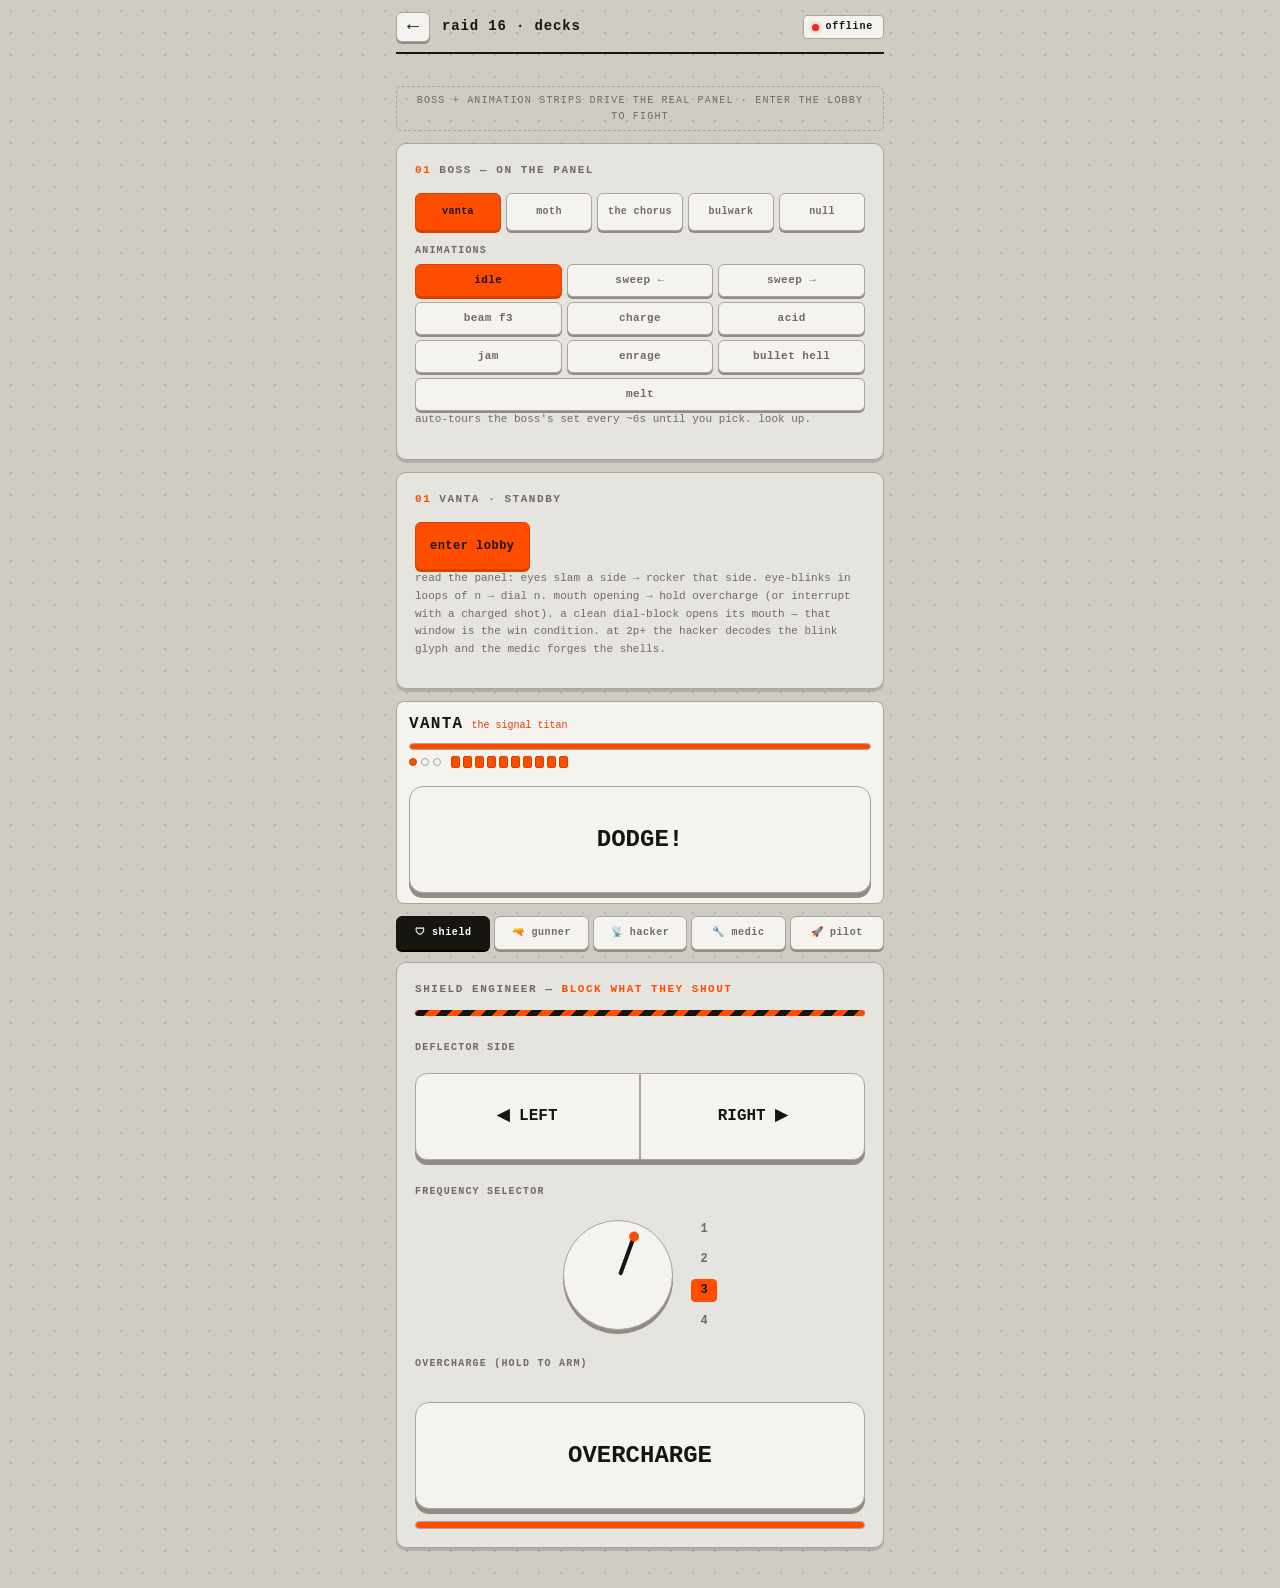
==== commit a0a91076: "Raid 16 M1: real VANTA fight — telegraph engine, moods, 4p decks, lobby, stats Device (esp32/src/rai" ====
--- a/esp32/data/raid.html
+++ b/esp32/data/raid.html
@@ -37,6 +37,23 @@
 .lane-tag { margin-left: auto; font-size: 10px; letter-spacing: 0.12em;
   text-transform: uppercase; color: var(--text-dim);
   border: 1px solid var(--border); border-radius: 4px; padding: 2px 8px; }
+.lane-tag.vuln { color: var(--ink); background: var(--accent);
+  border-color: var(--accent2); animation: flick 0.4s infinite; }
+.hp-bar { height: 7px; border-radius: 4px; background: var(--surface);
+  border: 1px solid var(--border); overflow: hidden; }
+#hp-fill { height: 100%; width: 100%; background: var(--accent);
+  transition: width 0.15s linear; }
+.deck-alert { text-align: center; font-size: 11px; font-weight: 700;
+  letter-spacing: 0.14em; text-transform: uppercase; color: var(--ink);
+  background: var(--accent); border-radius: 6px; padding: 8px;
+  animation: flick 0.5s infinite; }
+.bigbtn.dodge { animation: flick 0.3s infinite; }
+.cockpit.fx-good { box-shadow: 0 0 0 2px #27b537; }
+.cockpit.fx-bad  { box-shadow: 0 0 0 2px var(--accent); }
+.stats-grid { display: grid; grid-template-columns: 1fr 1fr; gap: 6px 14px; }
+.stats-grid .srow { display: flex; justify-content: space-between;
+  border-bottom: 1px dashed var(--border); padding: 3px 0; font-size: 12px; }
+.stats-grid .srow b { color: var(--accent2); }
 
 /* deck tabs + panes */
 .deck-tabs { display: flex; gap: 4px; flex-wrap: wrap; }
@@ -194,11 +211,11 @@
     <span id="raid-conn" class="chip offline">&hellip;</span>
   </header>
 
-  <p class="raid-banner">deck review build &mdash; controls are tactile mockups &middot;
-     boss + animation strips drive the real panel</p>
-
-  <!-- boss + animation selection (REAL: drives the display) -->
-  <section class="panel">
+  <p class="raid-banner" id="raid-banner">boss + animation strips drive the real panel &middot;
+     enter the lobby to fight</p>
+
+  <!-- boss + animation selection (REAL: drives the display; showcase only) -->
+  <section class="panel" id="showcase-card">
     <h2>boss &mdash; on the panel</h2>
     <div class="boss-strip" id="boss-strip"></div>
     <h3>animations</h3>
@@ -206,30 +223,53 @@
     <p class="hint">auto-tours the boss's set every ~6s until you pick. look up.</p>
   </section>
 
-  <!-- M1 slice: a real, winnable VANTA fight (solo-sim rules) -->
+  <!-- M1: the VANTA fight — lobby / fight flow -->
   <section class="panel">
-    <h2>fight &mdash; vanta &middot; solo sim</h2>
+    <h2>vanta &middot; <span id="fight-st">standby</span></h2>
+    <div id="lobby-ui" hidden>
+      <h3>party size (shared decks below 4)</h3>
+      <div class="boss-strip" id="party-strip">
+        <button class="segmented-btn active" data-p="1">1 &middot; solo sim</button>
+        <button class="segmented-btn" data-p="2">2</button>
+        <button class="segmented-btn" data-p="3">3</button>
+        <button class="segmented-btn" data-p="4">4</button>
+      </div>
+    </div>
     <div class="rocker">
-      <button class="btn-primary" id="fight-start" style="flex:1;padding:14px">START FIGHT</button>
-      <button class="btn-secondary" id="fight-stop" style="flex:0 0 90px">stop</button>
+      <button class="btn-primary" id="fight-start" style="flex:1;padding:14px">ENTER LOBBY</button>
+      <button class="btn-secondary" id="fight-stop" style="flex:0 0 90px" hidden>back</button>
     </div>
     <p class="hint" id="fight-hint">read the panel: eyes slam a side &rarr; rocker that side.
       eye-blinks in loops of N &rarr; dial N. mouth opening &rarr; hold OVERCHARGE (or interrupt
-      with a full-crank shot). a clean dial-block opens its mouth &mdash; crank to 100% and FIRE
-      for big damage. top stage row = boss hp &middot; segments below = your hull.</p>
+      with a charged shot). a clean dial-block opens its mouth &mdash; that window is the win
+      condition. at 2p+ the hacker decodes the blink glyph and the medic forges the shells.</p>
+  </section>
+
+  <!-- stats (win / lose) -->
+  <section class="panel" id="stats-card" hidden>
+    <h2 id="stats-res">victory</h2>
+    <div class="stats-grid" id="stats-grid"></div>
+    <div class="rocker">
+      <button class="btn-primary" id="stats-rematch" style="flex:1;padding:14px">REMATCH</button>
+      <button class="btn-secondary" id="stats-exit" style="flex:0 0 90px">lobby</button>
+    </div>
   </section>
 
   <!-- cockpit header (shared deck frame) -->
-  <div class="cockpit">
+  <div class="cockpit" id="cockpit">
     <div class="nameplate">
       <span class="np-name" id="np-name">VANTA</span>
-      <span class="np-epithet" id="np-epithet">the signal titan &middot; mood: cold</span>
-    </div>
+      <span class="np-epithet" id="np-epithet">the signal titan</span>
+    </div>
+    <div class="hp-bar"><div id="hp-fill"></div></div>
     <div class="cockpit-row">
-      <div class="phase-pips"><span class="pip on"></span><span class="pip"></span><span class="pip"></span></div>
+      <div class="phase-pips" id="phase-pips"><span class="pip on"></span><span class="pip"></span><span class="pip"></span></div>
       <div class="hull-leds" id="hull-leds"></div>
-      <span class="lane-tag">lane 2</span>
-    </div>
+      <span class="lane-tag" id="enrage-tag" hidden>enrage</span>
+      <span class="lane-tag vuln" id="vuln-tag" hidden>VULN &mdash; FIRE!</span>
+    </div>
+    <div class="deck-alert" id="deck-alert" hidden></div>
+    <button class="bigbtn wide dodge" id="dodge" hidden>DODGE!</button>
   </div>
 
   <!-- deck tabs -->
@@ -270,10 +310,11 @@
     <div class="crank-wrap"><div id="crank"><span>crank<br>0%</span></div></div>
     <h3>breach</h3>
     <div class="breach-tray">
-      <div><div class="shell ping" id="shell-ping"></div><div class="shell-lbl">ping</div></div>
-      <div><div class="shell heavy" id="shell-heavy"></div><div class="shell-lbl">heavy</div></div>
+      <div><div class="shell ping" id="shell-ping"></div><div class="shell-lbl">slot 1</div></div>
+      <div><div class="shell heavy" id="shell-heavy"></div><div class="shell-lbl">slot 2</div></div>
       <button class="btn-secondary" id="mock-load">mock: load</button>
     </div>
+    <p class="hint" id="breach-hint" hidden>2p+: shells come from the medic's forge &mdash; no shell, no shot.</p>
     <h3>aim</h3>
     <div class="seesaw" id="aim-seesaw">
       <button class="bigbtn" id="gun-l">&#9664;</button>
@@ -316,13 +357,20 @@
       <div class="tri-icon" id="tri-hck"><div class="dot"></div>hck</div>
       <div class="tri-icon" id="tri-med"><div class="dot"></div>med</div>
     </div>
-    <h3>shell forge (trace 1&rarr;4 &middot; 1&rarr;2 = ping)</h3>
+    <h3>shell forge (trace 1&rarr;4, then send)</h3>
     <div class="forge">
       <button class="node" data-n="1">1</button><button class="node" data-n="2">2</button>
       <button class="node" data-n="3">3</button><button class="node" data-n="4">4</button>
     </div>
     <div class="tube-rig"><div id="capsule"></div>
       <button class="btn-primary" id="send-shell" disabled>send to gunner</button></div>
+    <div id="resync-rig" hidden>
+      <h3>re-sync pad (key is on the hacker's screen)</h3>
+      <div class="forge">
+        <button class="node rsy" data-r="0">1</button><button class="node rsy" data-r="1">2</button>
+        <button class="node rsy" data-r="2">3</button><button class="node rsy" data-r="3">4</button>
+      </div>
+    </div>
     <h3>wipe kit</h3>
     <div class="wipe-pad" id="wipe-pad"></div>
     <h3>hull repair (hold)</h3>
@@ -353,8 +401,9 @@
         <div class="mini-row"><button class="segmented-btn">forge</button><button class="segmented-btn">wipe</button></div>
       </div>
     </div>
-    <p class="hint">solo removes the decode layer: the boss blinks its frequency
-      openly &mdash; read up, act down. the diamond points at what needs you.</p>
+    <p class="hint">visual mockup &mdash; the condensed Pilot deck ships in M2. for a
+      solo fight (party 1), use the four role tabs directly: solo removes the
+      decode layer, so the boss blinks its frequency openly &mdash; read up, act down.</p>
   </section>
 </div>
 <script src="raid.js"></script>
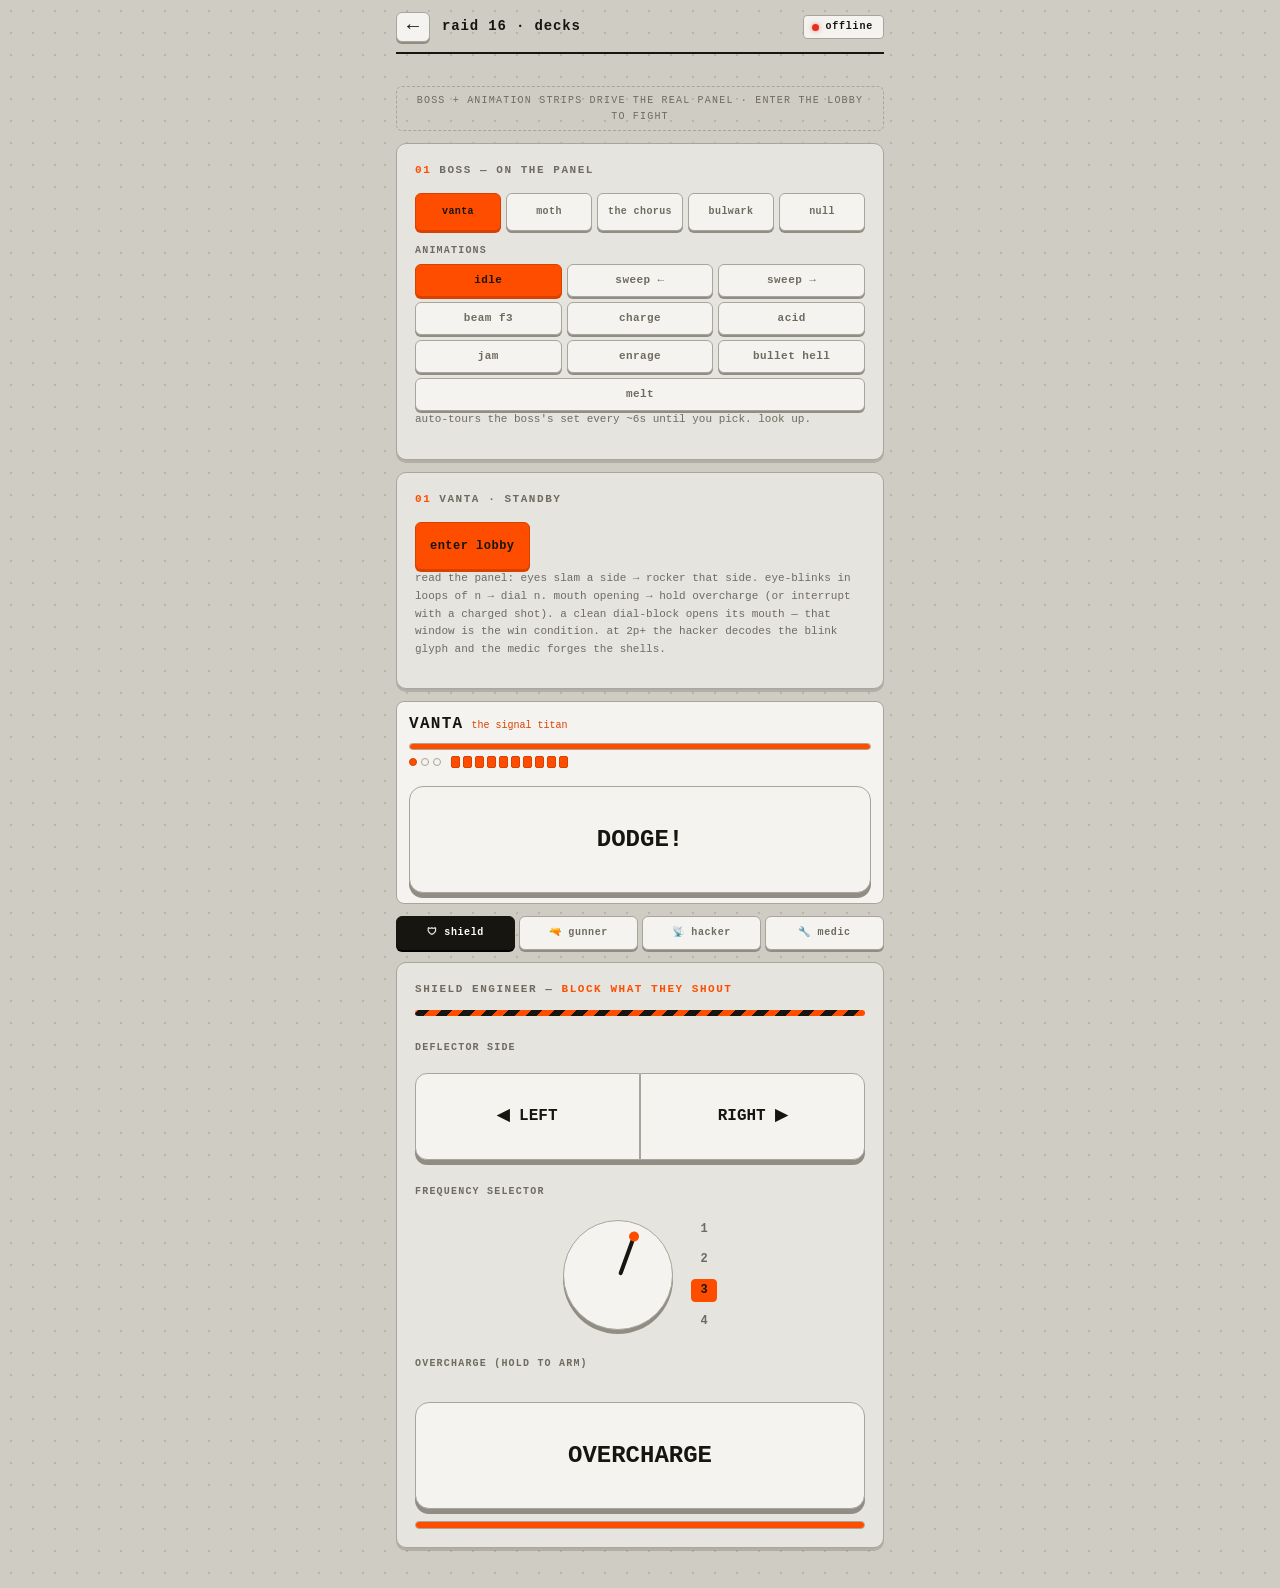
==== commit d0a3d183: "Raid 16 M2: SIM LEVEL knob, MOTH + BULWARK fights, deck bundles, pause, assist Device (esp32/src/rai" ====
--- a/esp32/data/raid.html
+++ b/esp32/data/raid.html
@@ -50,6 +50,9 @@
 .bigbtn.dodge { animation: flick 0.3s infinite; }
 .cockpit.fx-good { box-shadow: 0 0 0 2px #27b537; }
 .cockpit.fx-bad  { box-shadow: 0 0 0 2px var(--accent); }
+@keyframes bash-shake { 0%,100% { transform: translateX(0); }
+  25% { transform: translateX(-3px); } 75% { transform: translateX(3px); } }
+.bashing { animation: bash-shake 0.25s infinite; }
 .stats-grid { display: grid; grid-template-columns: 1fr 1fr; gap: 6px 14px; }
 .stats-grid .srow { display: flex; justify-content: space-between;
   border-bottom: 1px dashed var(--border); padding: 3px 0; font-size: 12px; }
@@ -227,12 +230,23 @@
   <section class="panel">
     <h2>vanta &middot; <span id="fight-st">standby</span></h2>
     <div id="lobby-ui" hidden>
-      <h3>party size (shared decks below 4)</h3>
+      <h3>boss</h3>
+      <div class="boss-strip" id="fboss-strip">
+        <button class="segmented-btn active" data-b="V">vanta</button>
+        <button class="segmented-btn" data-b="M">moth</button>
+        <button class="segmented-btn" data-b="B">bulwark</button>
+      </div>
+      <h3>party size</h3>
       <div class="boss-strip" id="party-strip">
-        <button class="segmented-btn active" data-p="1">1 &middot; solo sim</button>
-        <button class="segmented-btn" data-p="2">2</button>
+        <button class="segmented-btn active" data-p="1">1 &middot; pilot</button>
+        <button class="segmented-btn" data-p="2">2 &middot; bundles</button>
         <button class="segmented-btn" data-p="3">3</button>
         <button class="segmented-btn" data-p="4">4</button>
+      </div>
+      <h3>sim level</h3>
+      <div class="rocker">
+        <button class="btn-secondary" id="diff-cycle" style="flex:1">D2 &middot; FIELD</button>
+        <span class="lane-tag" id="assist-chip" hidden>ASSISTED</span>
       </div>
     </div>
     <div class="rocker">
@@ -267,6 +281,8 @@
       <div class="hull-leds" id="hull-leds"></div>
       <span class="lane-tag" id="enrage-tag" hidden>enrage</span>
       <span class="lane-tag vuln" id="vuln-tag" hidden>VULN &mdash; FIRE!</span>
+      <span class="lane-tag vuln" id="visor-tag" hidden>VISOR OPEN &mdash; HEAVY!</span>
+      <span class="lane-tag" id="dust-tag" hidden>DUST &mdash; lanes hidden</span>
     </div>
     <div class="deck-alert" id="deck-alert" hidden></div>
     <button class="bigbtn wide dodge" id="dodge" hidden>DODGE!</button>
@@ -301,6 +317,7 @@
     <h3>overcharge (hold to arm)</h3>
     <button class="bigbtn wide pullbar" id="shl-over"><span class="fill" id="over-fill"></span>OVERCHARGE</button>
     <div class="cap-gauge"><div id="cap-fill"></div></div>
+    <div class="deck-alert" id="shl-cd-alert" hidden>SHIELD COOLING &mdash; you committed to a feint</div>
   </section>
 
   <!-- GUNNER — the artillery station -->
@@ -326,6 +343,7 @@
       <div id="fire-cover">swipe to arm</div>
       <button class="bigbtn wide" id="fire">FIRE</button>
     </div>
+    <button class="btn-secondary" id="fire-ping" hidden>FIRE PING &mdash; provoke</button>
   </section>
 
   <!-- HACKER — the terminal -->
@@ -386,24 +404,25 @@
     <div class="quadrants">
       <div id="alert-diamond"></div>
       <div class="quad" id="q-shl"><h4>&#128737; shield</h4>
-        <div class="mini-row"><button class="segmented-btn">&#9664;</button><button class="segmented-btn">&#9654;</button></div>
-        <div class="mini-row"><button class="segmented-btn">1</button><button class="segmented-btn">2</button><button class="segmented-btn active">3</button><button class="segmented-btn">4</button></div>
+        <div class="mini-row"><button class="segmented-btn p-key" data-k="L">&#9664;</button><button class="segmented-btn p-key" data-k="R">&#9654;</button><button class="segmented-btn p-key" data-k="O">OVR</button></div>
+        <div class="mini-row" id="p-dial"><button class="segmented-btn p-key" data-k="1">1</button><button class="segmented-btn p-key" data-k="2">2</button><button class="segmented-btn p-key" data-k="3">3</button><button class="segmented-btn p-key" data-k="4">4</button></div>
       </div>
       <div class="quad" id="q-gun"><h4>&#128299; guns</h4>
-        <div class="mini-row"><button class="segmented-btn">crank</button><button class="segmented-btn">FIRE</button></div>
-        <div class="aim-strip"><span class="lamp"></span><span class="lamp on"></span><span class="lamp"></span></div>
+        <div class="mini-row"><button class="segmented-btn" id="p-crank">CRANK (hold)</button><button class="segmented-btn" id="p-fire">FIRE</button></div>
+        <div class="mini-row"><button class="segmented-btn" id="p-ping" hidden>PING</button></div>
+        <div class="mini-glyph" id="p-crank-pct">0%</div>
       </div>
       <div class="quad" id="q-hck"><h4>&#128225; signal</h4>
         <div class="mini-glyph" id="mini-glyph">&#9671;&#9670;&#9651;</div>
         <div class="mini-row"><button class="segmented-btn">scan</button></div>
       </div>
       <div class="quad" id="q-med"><h4>&#128295; systems</h4>
-        <div class="mini-row"><button class="segmented-btn">forge</button><button class="segmented-btn">wipe</button></div>
-      </div>
-    </div>
-    <p class="hint">visual mockup &mdash; the condensed Pilot deck ships in M2. for a
-      solo fight (party 1), use the four role tabs directly: solo removes the
-      decode layer, so the boss blinks its frequency openly &mdash; read up, act down.</p>
+        <div class="mini-row"><button class="segmented-btn p-key" data-k="W" data-r="3">WIPE</button><button class="segmented-btn p-key" data-k="X" data-r="-1">DODGE</button></div>
+      </div>
+    </div>
+    <p class="hint">the solo cockpit: all four consoles condensed. solo removes the
+      decode layer &mdash; the boss blinks its frequency openly, so read up and dial
+      down. the diamond points at the quadrant the current telegraph concerns.</p>
   </section>
 </div>
 <script src="raid.js"></script>
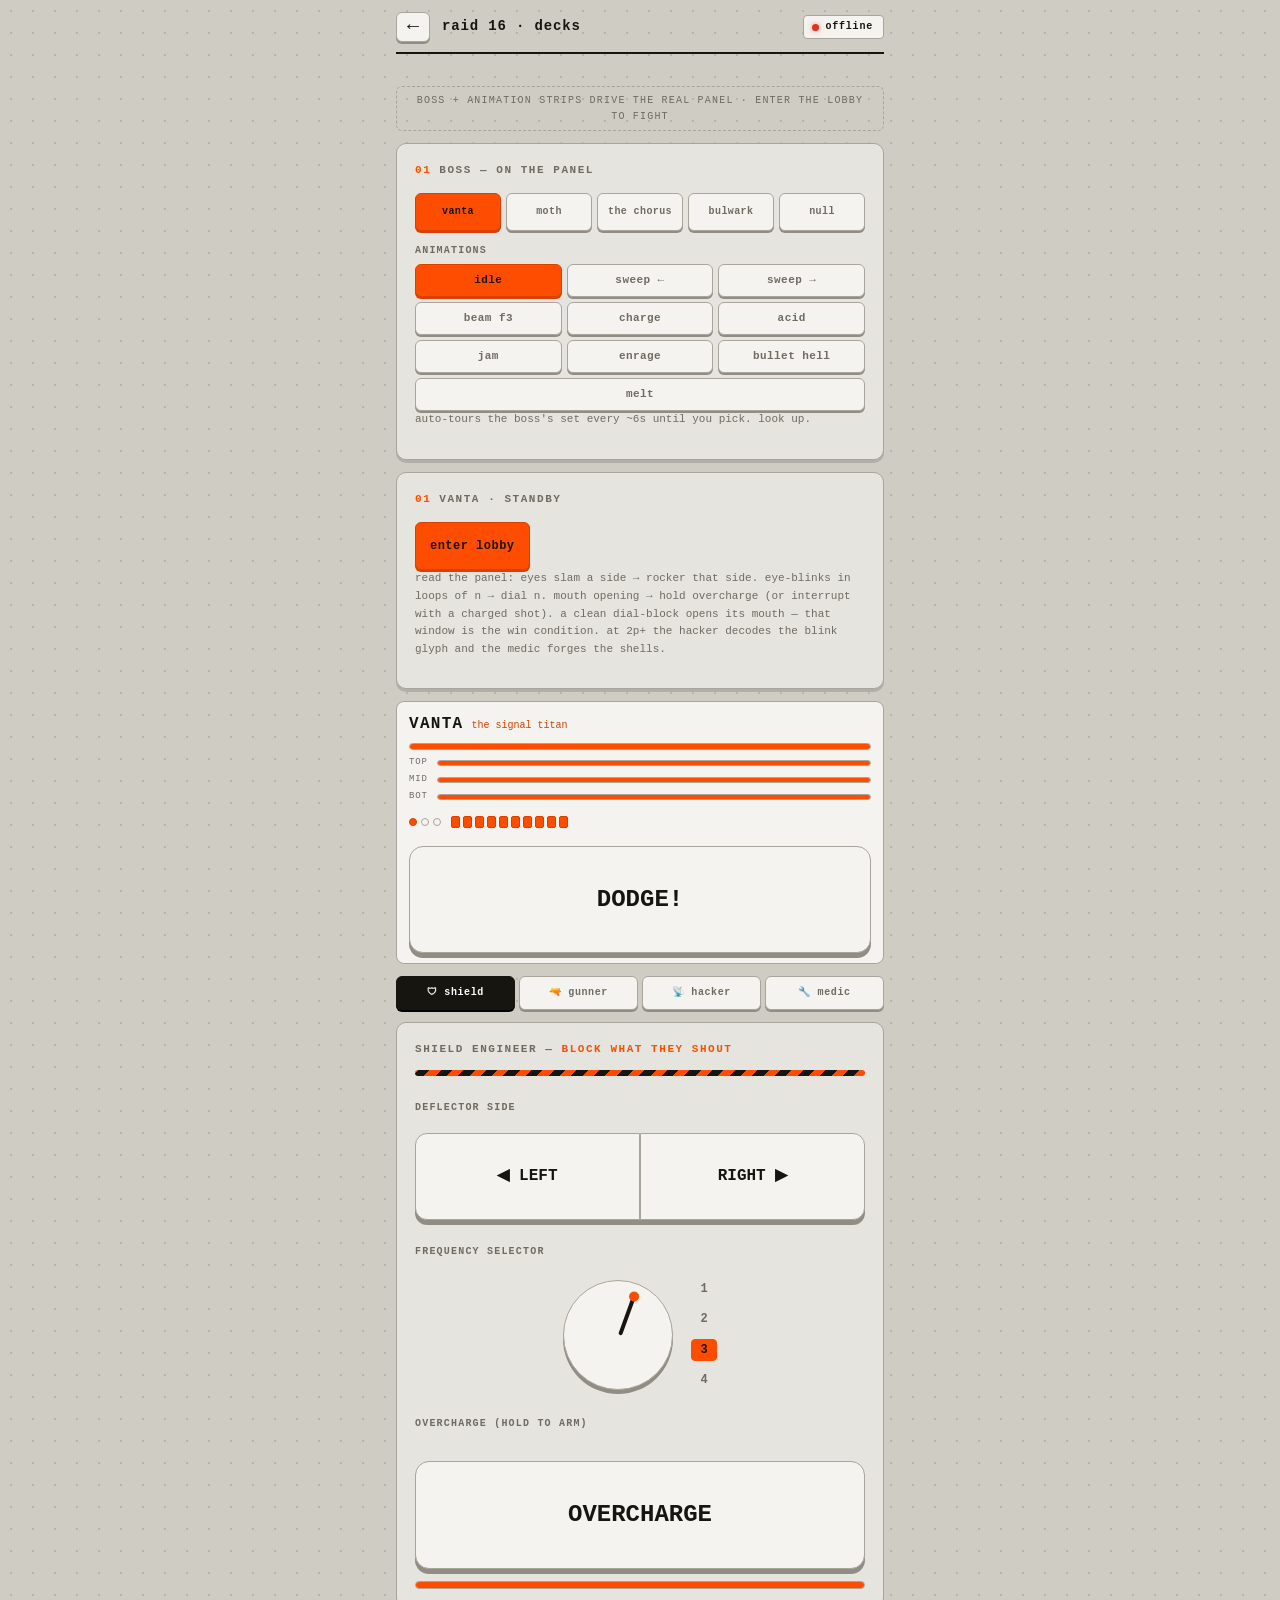
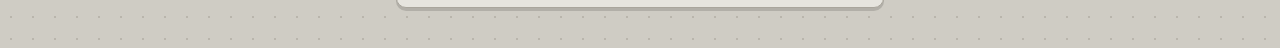
==== commit c9cbc4f5: "Raid 16 M3: THE CHORUS — multi-head bosses, rounds, head targeting First piece of M3, and the one th" ====
--- a/esp32/data/raid.html
+++ b/esp32/data/raid.html
@@ -53,6 +53,36 @@
 @keyframes bash-shake { 0%,100% { transform: translateX(0); }
   25% { transform: translateX(-3px); } 75% { transform: translateX(3px); } }
 .bashing { animation: bash-shake 0.25s infinite; }
+/* D4 BASH: the controls actually rearrange — flag it so the displacement reads
+   as damage rather than a rendering glitch. */
+.deck.remapped { outline: 1px dashed var(--accent); outline-offset: 4px; }
+.deck.remapped .deck-head::after { content: " · CONTROLS DISPLACED";
+  color: var(--accent); }
+/* forge grade: the Medic's live trace quality (clean traces never dud) */
+.forge-grade { text-align: center; font-size: 10px; letter-spacing: 0.12em;
+  text-transform: uppercase; color: #27b537; }
+.forge-grade.bad { color: var(--accent); font-weight: 700; }
+.head-bars { display: flex; flex-direction: column; gap: 3px; }
+.head-bars .head { display: flex; align-items: center; gap: 6px; }
+.head-bars .head-lbl { font-size: 9px; letter-spacing: 0.1em; text-transform: uppercase;
+  color: var(--text-dim); width: 22px; }
+.head-bars .hp-bar { flex: 1; height: 6px; }
+.head-bars .hp-bar > div { height: 100%; width: 100%; background: var(--accent);
+  transition: width 0.15s linear; }
+.head-bars .head.dead .hp-bar { opacity: 0.35; }
+.head-bars .head.dead .head-lbl { text-decoration: line-through; }
+.head-bars .head.aimed .head-lbl { color: var(--accent2); font-weight: 700; }
+.head-bars .head.lead .hp-bar { outline: 1px solid var(--accent2); }
+.round-strip { display: flex; gap: 4px; justify-content: center; font-size: 10px;
+  letter-spacing: 0.12em; text-transform: uppercase; color: var(--text-dim); }
+.round-strip .rd { width: 14px; height: 5px; border-radius: 2px;
+  background: var(--surface); border: 1px solid var(--border); }
+.round-strip .rd.done { background: var(--border); }
+.round-strip .rd.now  { background: var(--accent); border-color: var(--accent2); }
+.round-strip.announcing { color: var(--accent); animation: flick 0.4s infinite; }
+.aim-lbl { text-align: center; font-size: 10px; letter-spacing: 0.1em;
+  text-transform: uppercase; color: var(--text-dim); margin-top: 4px; }
+.aim-lbl b { color: var(--accent2); }
 .stats-grid { display: grid; grid-template-columns: 1fr 1fr; gap: 6px 14px; }
 .stats-grid .srow { display: flex; justify-content: space-between;
   border-bottom: 1px dashed var(--border); padding: 3px 0; font-size: 12px; }
@@ -171,7 +201,10 @@
   justify-content: center; }
 #capsule { position: absolute; width: 30px; height: 16px; border-radius: 8px;
   background: var(--accent); border: 1px solid var(--accent2); opacity: 0;
-  transition: transform 0.5s cubic-bezier(0.5,0,1,1), opacity 0.1s 0.45s; }
+  transition: transform 0.5s cubic-bezier(0.5,0,1,1), opacity 0.1s 0.45s;
+  /* Pure decoration, and it sits centred right on top of the send button —
+     without this it swallows the tap that fires the shell. */
+  pointer-events: none; }
 #capsule.whoosh { transform: translateY(-70px); opacity: 1; }
 .triage { display: flex; gap: 8px; justify-content: center; }
 .tri-icon { width: 54px; border: 1px solid var(--border); border-radius: 6px;
@@ -234,6 +267,7 @@
       <div class="boss-strip" id="fboss-strip">
         <button class="segmented-btn active" data-b="V">vanta</button>
         <button class="segmented-btn" data-b="M">moth</button>
+        <button class="segmented-btn" data-b="C">chorus</button>
         <button class="segmented-btn" data-b="B">bulwark</button>
       </div>
       <h3>party size</h3>
@@ -275,7 +309,13 @@
       <span class="np-name" id="np-name">VANTA</span>
       <span class="np-epithet" id="np-epithet">the signal titan</span>
     </div>
-    <div class="hp-bar"><div id="hp-fill"></div></div>
+    <div class="hp-bar" id="hp-single"><div id="hp-fill"></div></div>
+    <div class="head-bars" id="head-bars" hidden>
+      <div class="head"><span class="head-lbl">top</span><div class="hp-bar"><div></div></div></div>
+      <div class="head"><span class="head-lbl">mid</span><div class="hp-bar"><div></div></div></div>
+      <div class="head"><span class="head-lbl">bot</span><div class="hp-bar"><div></div></div></div>
+    </div>
+    <div class="round-strip" id="round-strip" hidden></div>
     <div class="cockpit-row">
       <div class="phase-pips" id="phase-pips"><span class="pip on"></span><span class="pip"></span><span class="pip"></span></div>
       <div class="hull-leds" id="hull-leds"></div>
@@ -337,7 +377,10 @@
       <button class="bigbtn" id="gun-l">&#9664;</button>
       <button class="bigbtn" id="gun-r">&#9654;</button>
     </div>
-    <div class="aim-strip"><span class="lamp" id="lampL"></span><span class="lamp on" id="lampM"></span><span class="lamp" id="lampR"></span></div>
+    <div class="aim-strip">
+      <span class="lamp" id="lampL"></span><span class="lamp on" id="lampM"></span><span class="lamp" id="lampR"></span>
+    </div>
+    <div class="aim-lbl" id="aim-lbl" hidden>target: <b id="aim-name">mid</b></div>
     <h3>fire control</h3>
     <div class="fire-rig">
       <div id="fire-cover">swipe to arm</div>
@@ -380,6 +423,7 @@
       <button class="node" data-n="1">1</button><button class="node" data-n="2">2</button>
       <button class="node" data-n="3">3</button><button class="node" data-n="4">4</button>
     </div>
+    <div class="forge-grade" id="forge-grade" hidden></div>
     <div class="tube-rig"><div id="capsule"></div>
       <button class="btn-primary" id="send-shell" disabled>send to gunner</button></div>
     <div id="resync-rig" hidden>
@@ -409,7 +453,7 @@
       </div>
       <div class="quad" id="q-gun"><h4>&#128299; guns</h4>
         <div class="mini-row"><button class="segmented-btn" id="p-crank">CRANK (hold)</button><button class="segmented-btn" id="p-fire">FIRE</button></div>
-        <div class="mini-row"><button class="segmented-btn" id="p-ping" hidden>PING</button></div>
+        <div class="mini-row"><button class="segmented-btn" id="p-ping" hidden>PING</button><button class="segmented-btn" id="p-aim">AIM ▸</button></div>
         <div class="mini-glyph" id="p-crank-pct">0%</div>
       </div>
       <div class="quad" id="q-hck"><h4>&#128225; signal</h4>
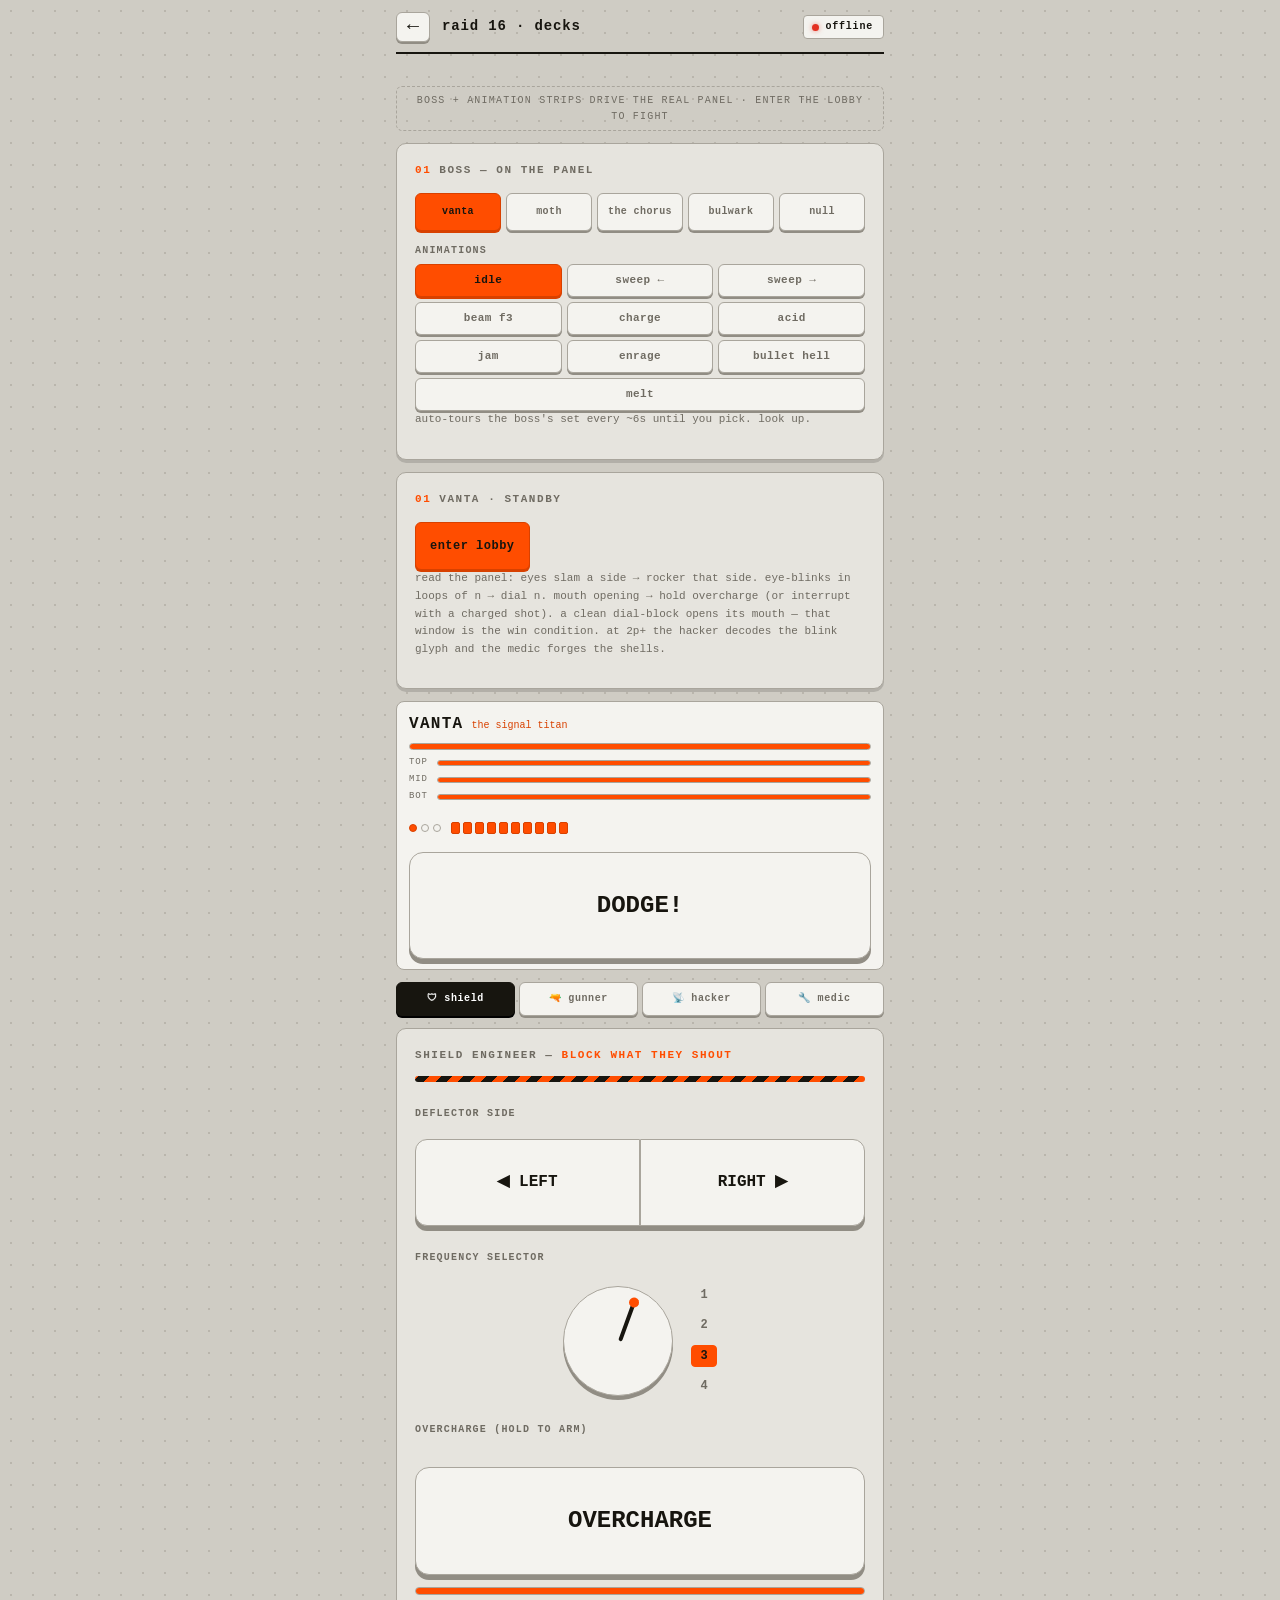
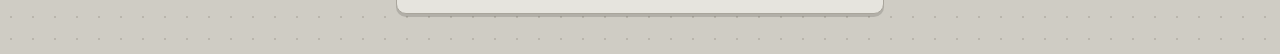
==== commit 39ef76d1: "Raid 16 M3: the mutation pool — all ten cards from the variance engine Second piece of M3. Mutations" ====
--- a/esp32/data/raid.html
+++ b/esp32/data/raid.html
@@ -83,6 +83,10 @@
 .aim-lbl { text-align: center; font-size: 10px; letter-spacing: 0.1em;
   text-transform: uppercase; color: var(--text-dim); margin-top: 4px; }
 .aim-lbl b { color: var(--accent2); }
+.mut-strip { display: flex; gap: 4px; flex-wrap: wrap; justify-content: center; }
+.mut-strip .mut { font-size: 9px; letter-spacing: 0.1em; text-transform: uppercase;
+  color: var(--accent2); border: 1px solid var(--accent2); border-radius: 3px;
+  padding: 1px 5px; }
 .stats-grid { display: grid; grid-template-columns: 1fr 1fr; gap: 6px 14px; }
 .stats-grid .srow { display: flex; justify-content: space-between;
   border-bottom: 1px dashed var(--border); padding: 3px 0; font-size: 12px; }
@@ -316,6 +320,7 @@
       <div class="head"><span class="head-lbl">bot</span><div class="hp-bar"><div></div></div></div>
     </div>
     <div class="round-strip" id="round-strip" hidden></div>
+    <div class="mut-strip" id="mut-strip" hidden></div>
     <div class="cockpit-row">
       <div class="phase-pips" id="phase-pips"><span class="pip on"></span><span class="pip"></span><span class="pip"></span></div>
       <div class="hull-leds" id="hull-leds"></div>
@@ -341,6 +346,7 @@
   <section class="panel deck active" id="deck-shl">
     <div class="deck-head">shield engineer &mdash; <b>block what they shout</b></div>
     <div class="hazard"></div>
+    <div class="deck-alert" id="xwire-shl" hidden>CROSSWIRED — your OVERCHARGE is on the gunner's deck</div>
     <h3>deflector side</h3>
     <div class="seesaw" id="seesaw">
       <button class="bigbtn" id="shl-l">&#9664; LEFT</button>
@@ -363,6 +369,7 @@
   <!-- GUNNER — the artillery station -->
   <section class="panel deck" id="deck-gun">
     <div class="deck-head">weapons loader &mdash; <b>no shell, no shot</b></div>
+    <div class="deck-alert" id="xwire-gun" hidden>CROSSWIRED — your FIRE control is on the shield's deck</div>
     <h3>flywheel</h3>
     <div class="crank-wrap"><div id="crank"><span>crank<br>0%</span></div></div>
     <h3>breach</h3>
@@ -382,7 +389,7 @@
     </div>
     <div class="aim-lbl" id="aim-lbl" hidden>target: <b id="aim-name">mid</b></div>
     <h3>fire control</h3>
-    <div class="fire-rig">
+    <div class="fire-rig" id="fire-rig">
       <div id="fire-cover">swipe to arm</div>
       <button class="bigbtn wide" id="fire">FIRE</button>
     </div>
@@ -421,9 +428,10 @@
     <h3>shell forge (trace 1&rarr;4, then send)</h3>
     <div class="forge">
       <button class="node" data-n="1">1</button><button class="node" data-n="2">2</button>
-      <button class="node" data-n="3">3</button><button class="node" data-n="4">4</button>
+      <button class="node" data-n="3">3</button><button class="node" id="node-4" data-n="4">4</button>
     </div>
     <div class="forge-grade" id="forge-grade" hidden></div>
+    <div class="forge-grade bad" id="forge-cheap" hidden>cheap shells — shorter trace, duds more</div>
     <div class="tube-rig"><div id="capsule"></div>
       <button class="btn-primary" id="send-shell" disabled>send to gunner</button></div>
     <div id="resync-rig" hidden>
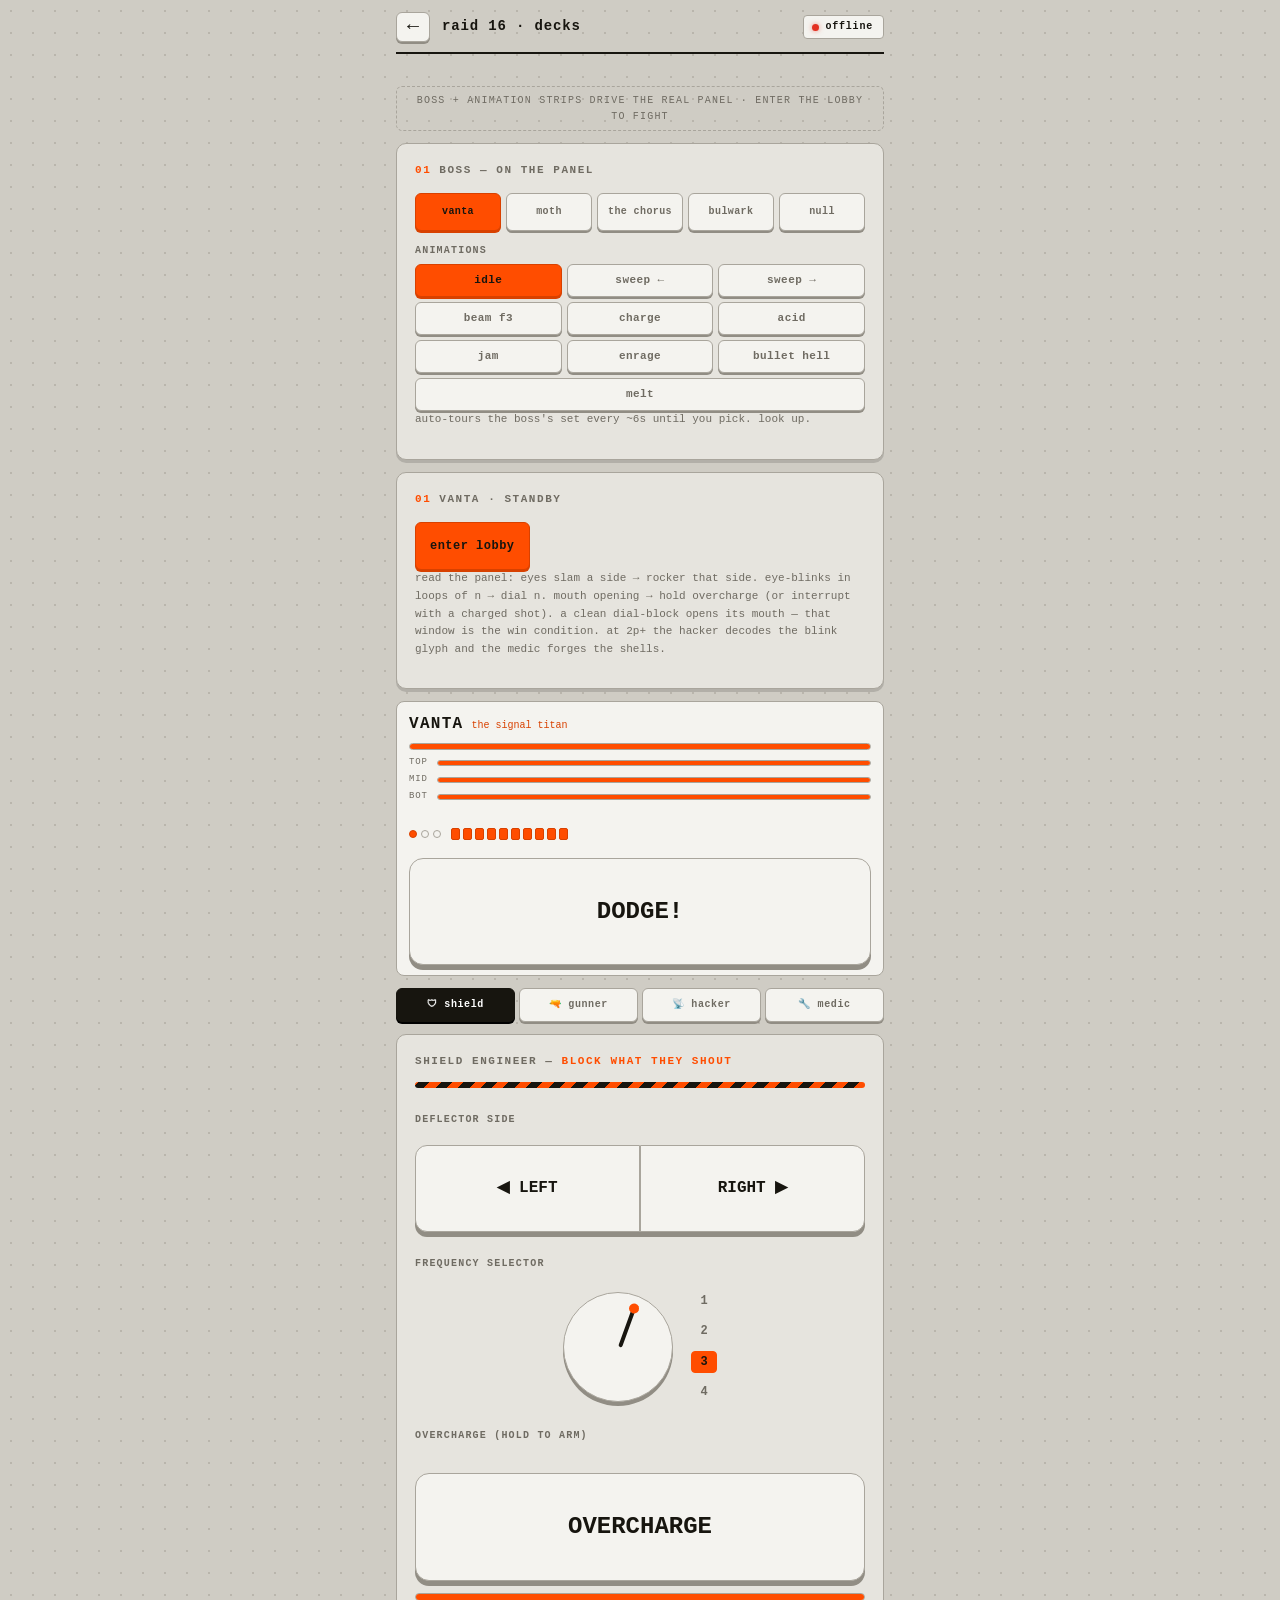
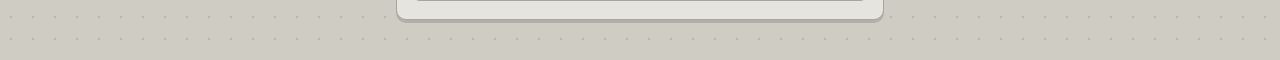
==== commit d71fe6e0: "Raid 16 M3: the gauntlet, mod drafts and persistence — M3 complete Final piece of M3. A run is 3 of " ====
--- a/esp32/data/raid.html
+++ b/esp32/data/raid.html
@@ -83,6 +83,20 @@
 .aim-lbl { text-align: center; font-size: 10px; letter-spacing: 0.1em;
   text-transform: uppercase; color: var(--text-dim); margin-top: 4px; }
 .aim-lbl b { color: var(--accent2); }
+.run-strip { display: flex; gap: 5px; align-items: center; justify-content: center;
+  font-size: 10px; letter-spacing: 0.12em; text-transform: uppercase;
+  color: var(--text-dim); }
+.run-strip .leg { width: 16px; height: 6px; border-radius: 2px;
+  background: var(--surface); border: 1px solid var(--border); }
+.run-strip .leg.done { background: var(--accent2); }
+.run-strip .leg.now  { background: var(--accent); border-color: var(--accent2); }
+.draft-grid { display: flex; flex-direction: column; gap: 8px; }
+.draft-grid .card { text-align: left; padding: 12px 14px; }
+.draft-grid .card b { display: block; font-size: 13px; letter-spacing: 0.08em; }
+.draft-grid .card span { font-size: 11px; color: var(--text-dim); }
+.mod-strip { display: flex; gap: 4px; flex-wrap: wrap; justify-content: center; }
+.mod-strip .mod { font-size: 9px; letter-spacing: 0.1em; text-transform: uppercase;
+  color: var(--ink); background: var(--accent2); border-radius: 3px; padding: 1px 5px; }
 .mut-strip { display: flex; gap: 4px; flex-wrap: wrap; justify-content: center; }
 .mut-strip .mut { font-size: 9px; letter-spacing: 0.1em; text-transform: uppercase;
   color: var(--accent2); border: 1px solid var(--accent2); border-radius: 3px;
@@ -291,10 +305,20 @@
       <button class="btn-primary" id="fight-start" style="flex:1;padding:14px">ENTER LOBBY</button>
       <button class="btn-secondary" id="fight-stop" style="flex:0 0 90px" hidden>back</button>
     </div>
+    <button class="btn-secondary" id="run-start" style="width:100%" hidden>START GAUNTLET &mdash; 3 bosses, one run</button>
+    <div class="run-strip" id="run-strip" hidden></div>
     <p class="hint" id="fight-hint">read the panel: eyes slam a side &rarr; rocker that side.
       eye-blinks in loops of N &rarr; dial N. mouth opening &rarr; hold OVERCHARGE (or interrupt
       with a charged shot). a clean dial-block opens its mouth &mdash; that window is the win
       condition. at 2p+ the hacker decodes the blink glyph and the medic forges the shells.</p>
+  </section>
+
+  <!-- draft: 1 of 3 mod cards between gauntlet fights -->
+  <section class="panel" id="draft-card" hidden>
+    <h2>draft &mdash; pick one</h2>
+    <div class="draft-grid" id="draft-grid"></div>
+    <p class="hint">per-run only &mdash; mods never carry to the next run. hull
+      restores +3 going into the next boss.</p>
   </section>
 
   <!-- stats (win / lose) -->
@@ -321,6 +345,7 @@
     </div>
     <div class="round-strip" id="round-strip" hidden></div>
     <div class="mut-strip" id="mut-strip" hidden></div>
+    <div class="mod-strip" id="mod-strip" hidden></div>
     <div class="cockpit-row">
       <div class="phase-pips" id="phase-pips"><span class="pip on"></span><span class="pip"></span><span class="pip"></span></div>
       <div class="hull-leds" id="hull-leds"></div>
@@ -427,8 +452,8 @@
     </div>
     <h3>shell forge (trace 1&rarr;4, then send)</h3>
     <div class="forge">
-      <button class="node" data-n="1">1</button><button class="node" data-n="2">2</button>
-      <button class="node" data-n="3">3</button><button class="node" id="node-4" data-n="4">4</button>
+      <button class="node" id="node-1" data-n="1">1</button><button class="node" id="node-2" data-n="2">2</button>
+      <button class="node" id="node-3" data-n="3">3</button><button class="node" id="node-4" data-n="4">4</button>
     </div>
     <div class="forge-grade" id="forge-grade" hidden></div>
     <div class="forge-grade bad" id="forge-cheap" hidden>cheap shells — shorter trace, duds more</div>
